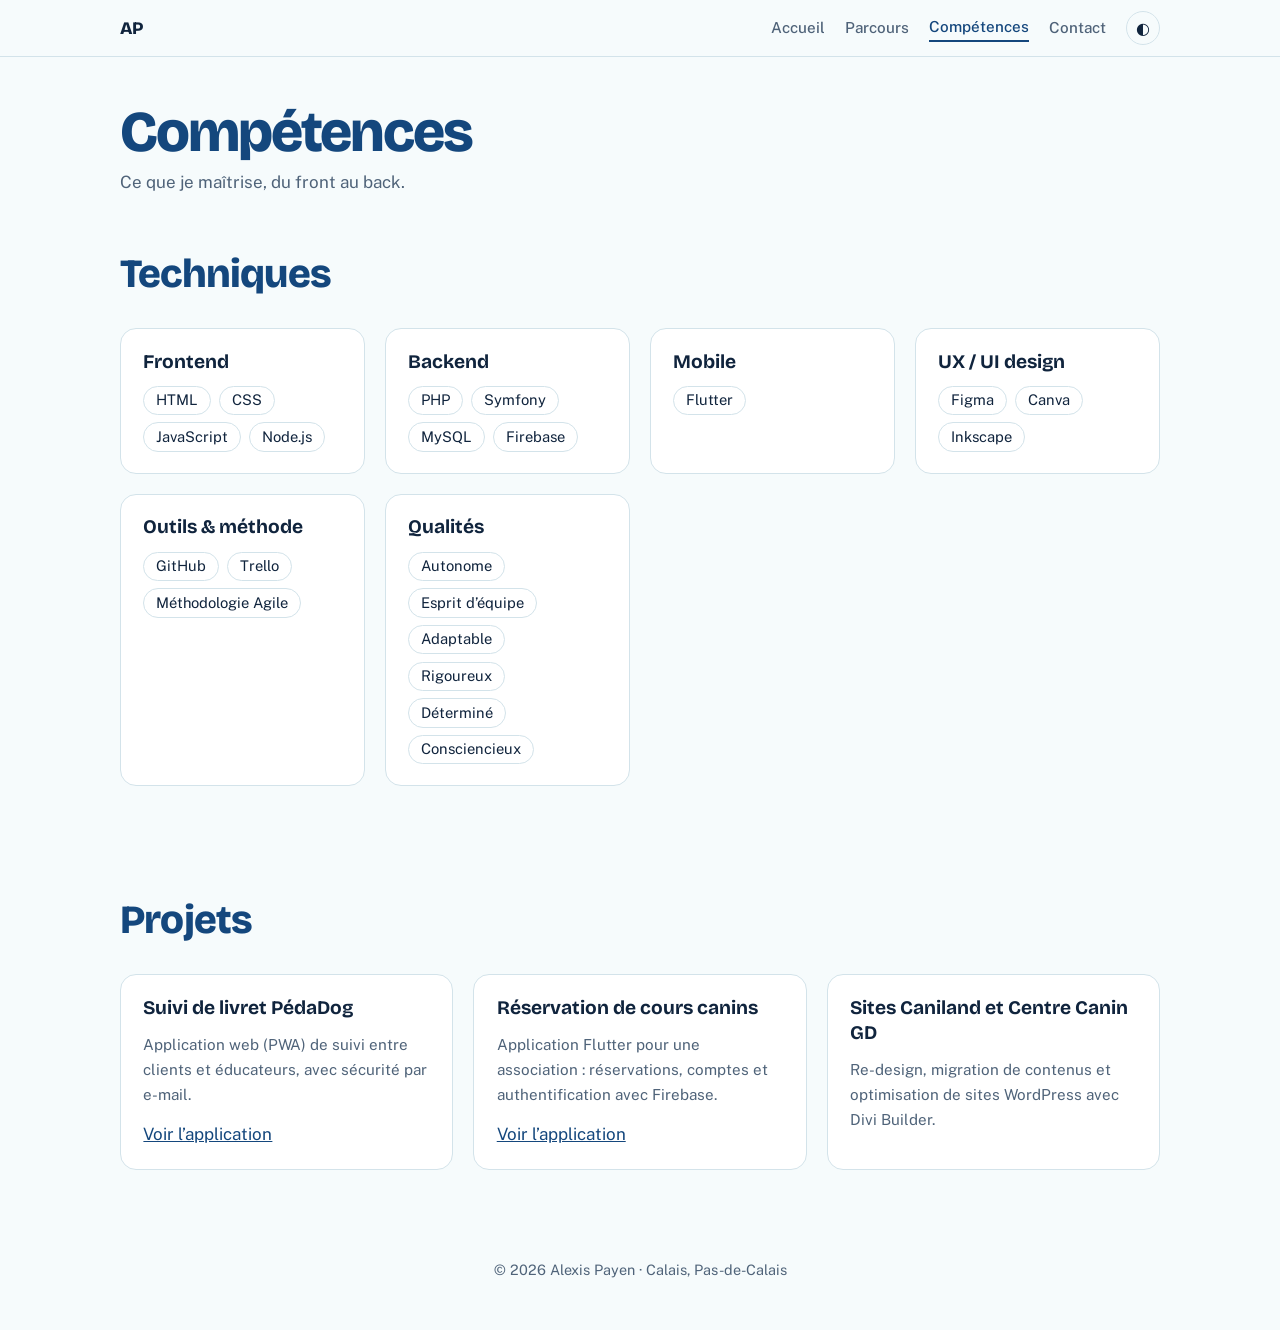
==== competences.html @ 7c250c75 "Réorganisation du projet en dossiers" ====
<!DOCTYPE html>
<html lang="fr">
<head>
<meta charset="utf-8">
<meta name="viewport" content="width=device-width, initial-scale=1">
<title>Compétences – Alexis Payen</title>
<meta name="description" content="Compétences et projets d’Alexis Payen.">
<link rel="icon" href="data:image/svg+xml,<svg xmlns=%22http://www.w3.org/2000/svg%22 viewBox=%220 0 100 100%22><text y=%22.9em%22 font-size=%2290%22>👨‍💻</text></svg>">
<link rel="preconnect" href="https://fonts.googleapis.com">
<link rel="preconnect" href="https://fonts.gstatic.com" crossorigin>
<link href="https://fonts.googleapis.com/css2?family=Bricolage+Grotesque:opsz,wght@12..96,500;12..96,800&family=Public+Sans:wght@400;500;600&display=swap" rel="stylesheet">
<link rel="stylesheet" href="css/style.css">
</head>
<body>
<header class="top"><div class="wrap">
<a class="logo" href="index.html">AP</a>
<nav aria-label="Navigation principale"><a href="index.html">Accueil</a><a href="parcours.html">Parcours</a><a href="competences.html" aria-current="page">Compétences</a><a href="contact.html">Contact</a><button id="theme" type="button" aria-label="Changer de thème">◐</button></nav>
</div></header>
<main>
<div class="page-head"><div class="wrap"><h1>Compétences</h1><p>Ce que je maîtrise, du front au back.</p></div></div><section><div class="wrap"><h2>Techniques</h2><div class="grid">
        <div class="card"><h3>Frontend</h3><div class="chips"><span>HTML</span><span>CSS</span><span>JavaScript</span><span>Node.js</span></div></div>
        <div class="card"><h3>Backend</h3><div class="chips"><span>PHP</span><span>Symfony</span><span>MySQL</span><span>Firebase</span></div></div>
        <div class="card"><h3>Mobile</h3><div class="chips"><span>Flutter</span></div></div>
        <div class="card"><h3>UX / UI design</h3><div class="chips"><span>Figma</span><span>Canva</span><span>Inkscape</span></div></div>
        <div class="card"><h3>Outils &amp; méthode</h3><div class="chips"><span>GitHub</span><span>Trello</span><span>Méthodologie Agile</span></div></div>
        <div class="card"><h3>Qualités</h3><div class="chips"><span>Autonome</span><span>Esprit d’équipe</span><span>Adaptable</span><span>Rigoureux</span><span>Déterminé</span><span>Consciencieux</span></div></div>
      </div>
    </div></section><section><div class="wrap"><h2>Projets</h2><div class="grid">
<div class="card"><h3>Suivi de livret PédaDog</h3><p class="small">Application web (PWA) de suivi entre clients et éducateurs, avec sécurité par e-mail.</p><p style="margin-top:.8rem"><a href="https://e-booking-a7637.web.app/" target="_blank" rel="noopener">Voir l’application</a></p></div>
<div class="card"><h3>Réservation de cours canins</h3><p class="small">Application Flutter pour une association : réservations, comptes et authentification avec Firebase.</p><p style="margin-top:.8rem"><a href="https://pedadog-d5728.web.app/" target="_blank" rel="noopener">Voir l’application</a></p></div>
<div class="card"><h3>Sites Caniland et Centre Canin GD</h3><p class="small">Re-design, migration de contenus et optimisation de sites WordPress avec Divi Builder.</p></div>
</div></div></section>
</main>
<footer><div class="wrap">© <span id="y">2026</span> Alexis Payen · Calais, Pas-de-Calais</div></footer>
<script src="js/script.js"></script>
</body>
</html>
---- css/style.css ----
:root{
  --bg:#f6fbfc; --surface:#ffffff; --ink:#10243d; --muted:#4f6379;
  --brand:#14477d; --accent:#bff3f6; --line:#d3e3ea;
  --head:"Bricolage Grotesque",Georgia,sans-serif;
  --body:"Public Sans",system-ui,-apple-system,Segoe UI,sans-serif;
  color-scheme:light;
}
@media (prefers-color-scheme:dark){
  :root:not([data-theme="light"]){
    --bg:#0b1624; --surface:#112238; --ink:#e8f2f8; --muted:#9bb0c3;
    --brand:#7cc4ff; --accent:#12394f; --line:#233b55; color-scheme:dark;
  }
}
:root[data-theme="dark"]{
  --bg:#0b1624; --surface:#112238; --ink:#e8f2f8; --muted:#9bb0c3;
  --brand:#7cc4ff; --accent:#12394f; --line:#233b55; color-scheme:dark;
}
*{box-sizing:border-box;margin:0}
html{scroll-behavior:smooth;scroll-padding-top:4.5rem}
body{background:var(--bg);color:var(--ink);font:400 1.0625rem/1.65 var(--body);-webkit-font-smoothing:antialiased}
a{color:var(--brand)}
:focus-visible{outline:3px solid var(--brand);outline-offset:3px;border-radius:4px}
.wrap{max-width:68rem;margin:0 auto;padding:0 1.5rem}

/* Navigation */
header.top{position:sticky;top:0;z-index:10;background:color-mix(in srgb,var(--bg) 88%,transparent);backdrop-filter:blur(10px);border-bottom:1px solid var(--line)}
header.top .wrap{display:flex;align-items:center;justify-content:space-between;height:3.5rem;gap:1rem}
.logo{font:800 1.1rem var(--head);text-decoration:none;color:var(--ink)}
nav{display:flex;gap:1.25rem;align-items:center;overflow-x:auto}
nav a{color:var(--muted);text-decoration:none;font-weight:500;font-size:.95rem;white-space:nowrap}
nav a:hover{color:var(--brand)}
#theme{background:none;border:1px solid var(--line);color:var(--ink);border-radius:999px;width:2.1rem;height:2.1rem;cursor:pointer;font-size:1rem}

/* Hero */
.hero{padding:4.5rem 0 3.5rem}
.hero .wrap{display:grid;grid-template-columns:1.5fr 1fr;gap:3rem;align-items:center}
.status{display:inline-flex;align-items:center;gap:.55rem;background:var(--accent);color:var(--ink);padding:.35rem .9rem;border-radius:999px;font-weight:600;font-size:.9rem}
.status i{width:.6rem;height:.6rem;border-radius:50%;background:#1fae6b;display:inline-block;box-shadow:0 0 0 0 #1fae6b88;animation:pulse 2.4s ease-out infinite}
@keyframes pulse{70%{box-shadow:0 0 0 .6rem #1fae6b00}100%{box-shadow:0 0 0 0 #1fae6b00}}
h1{font:800 clamp(3rem,8.5vw,6.2rem)/.95 var(--head);letter-spacing:-.035em;color:var(--brand);margin:1.25rem 0 1rem}
.role{font:500 clamp(1.25rem,2.6vw,1.7rem)/1.3 var(--head);margin-bottom:1.25rem}
.lead{color:var(--muted);max-width:36rem}
.cta{display:flex;flex-wrap:wrap;gap:.75rem;margin-top:2rem}
.btn{display:inline-block;padding:.75rem 1.3rem;border-radius:.6rem;font-weight:600;text-decoration:none;border:2px solid var(--brand)}
.btn.primary{background:var(--brand);color:var(--bg)}
.btn.ghost{color:var(--brand)}
.btn:hover{transform:translateY(-2px);transition:transform .15s}
.portrait{position:relative;justify-self:center;width:min(100%,19rem)}
.portrait::before{content:"";position:absolute;inset:-1rem 1rem 1rem -1rem;background:var(--accent);border-radius:1.8rem;z-index:0}
.portrait .frame{position:relative;z-index:1;aspect-ratio:4/5;border-radius:1.8rem;overflow:hidden;border:4px solid var(--ink);background:var(--surface);display:grid;place-items:center}
.portrait img{width:100%;height:100%;object-fit:cover;display:block}
.portrait .initials{font:800 5rem var(--head);color:var(--brand)}

/* Sections */
section{padding:3.5rem 0}
h2{font:800 clamp(1.8rem,4vw,2.5rem)/1.1 var(--head);letter-spacing:-.02em;margin-bottom:2rem;color:var(--brand)}
h3{font:700 1.2rem/1.3 var(--head)}
.small{color:var(--muted);font-size:.95rem}

/* Frise des expériences : la ligne verticale reprend celle du CV papier */
.timeline{list-style:none;padding:0 0 0 2rem;position:relative}
.timeline::before{content:"";position:absolute;left:.45rem;top:.4rem;bottom:.4rem;width:4px;border-radius:4px;background:var(--brand)}
.timeline li{position:relative;background:var(--surface);border:1px solid var(--line);border-radius:1rem;padding:1.4rem 1.5rem;margin-bottom:1.25rem}
.timeline li::before{content:"";position:absolute;left:-2.05rem;top:1.65rem;width:1rem;height:1rem;border-radius:50%;background:var(--bg);border:4px solid var(--brand)}
.meta{display:flex;flex-wrap:wrap;justify-content:space-between;gap:.25rem 1rem;align-items:baseline}
.date{font-weight:600;font-size:.9rem;border:1px solid var(--brand);color:var(--brand);border-radius:999px;padding:.1rem .8rem;white-space:nowrap}
.timeline p.where{color:var(--muted);margin:.15rem 0 .8rem}
.timeline ul{padding-left:1.2rem}
.timeline li li{all:unset;display:list-item;margin:.2rem 0}
.timeline li li::before{display:none}
.tags{display:flex;flex-wrap:wrap;gap:.5rem;margin-top:1rem}
.tags span{background:var(--accent);padding:.15rem .7rem;border-radius:.4rem;font-size:.85rem;font-weight:500}

/* Compétences */
.grid{display:grid;grid-template-columns:repeat(auto-fit,minmax(15rem,1fr));gap:1.25rem}
.card{background:var(--surface);border:1px solid var(--line);border-radius:1rem;padding:1.3rem 1.4rem}
.card h3{margin-bottom:.7rem}
.chips{display:flex;flex-wrap:wrap;gap:.45rem}
.chips span{border:1px solid var(--line);border-radius:999px;padding:.1rem .75rem;font-size:.92rem}
.split{display:grid;grid-template-columns:1fr 1fr;gap:3rem}

/* Contact */
.contact{background:var(--brand);color:var(--bg);border-radius:1.5rem;padding:3rem 2rem;text-align:center}
.contact h2{color:inherit;margin-bottom:.75rem}
.contact p{max-width:34rem;margin:0 auto 1.75rem;opacity:.9}
.contact .btn{background:var(--bg);color:var(--brand);border-color:var(--bg);margin:.3rem}
.contact .btn.ghost{background:none;color:var(--bg)}
footer{padding:2rem 0 3rem;text-align:center;color:var(--muted);font-size:.9rem}

@media (max-width:760px){
  .hero{padding-top:2.5rem}
  .hero .wrap,.split{grid-template-columns:1fr;gap:2.5rem}
  .portrait{order:-1;width:12rem}
  nav a:not(:last-of-type){display:none}
  nav a:last-of-type{display:inline}
}
@media (prefers-reduced-motion:reduce){*{animation:none!important;transition:none!important}html{scroll-behavior:auto}}

/* --- Site multi-pages --- */
nav a[aria-current="page"]{color:var(--brand);border-bottom:2px solid var(--brand)}
@media (max-width:760px){nav a:not(:last-of-type){display:inline}}
.page-head{padding:3rem 0 0}
.page-head h1{font-size:clamp(2.2rem,6vw,3.6rem);margin:0 0 .5rem}
.page-head p{color:var(--muted);max-width:40rem}
.addr{display:block;font-size:.93rem;color:var(--muted);margin:.1rem 0 .7rem}
.addr:empty{display:none}
.addr a{margin-left:.5rem;font-weight:600;white-space:nowrap}
.banner{background:var(--accent);border-radius:1.2rem;padding:1.6rem 1.8rem;display:grid;grid-template-columns:auto 1fr;gap:1.2rem;align-items:center}
.banner .ico{font-size:2rem}
.banner h3{margin-bottom:.3rem}
.now{background:var(--brand);color:var(--bg);border-radius:999px;padding:.1rem .8rem;font-size:.85rem;font-weight:600}
.link-card{text-decoration:none;color:inherit;display:block}
.link-card:hover{border-color:var(--brand)}
.link-card p{color:var(--muted);margin-top:.4rem}
.link-card .go{display:inline-block;margin-top:.8rem;color:var(--brand);font-weight:600}
dl.info{display:grid;grid-template-columns:max-content 1fr;gap:.6rem 1.5rem}
dl.info dt{font-weight:600}dl.info dd{margin:0}
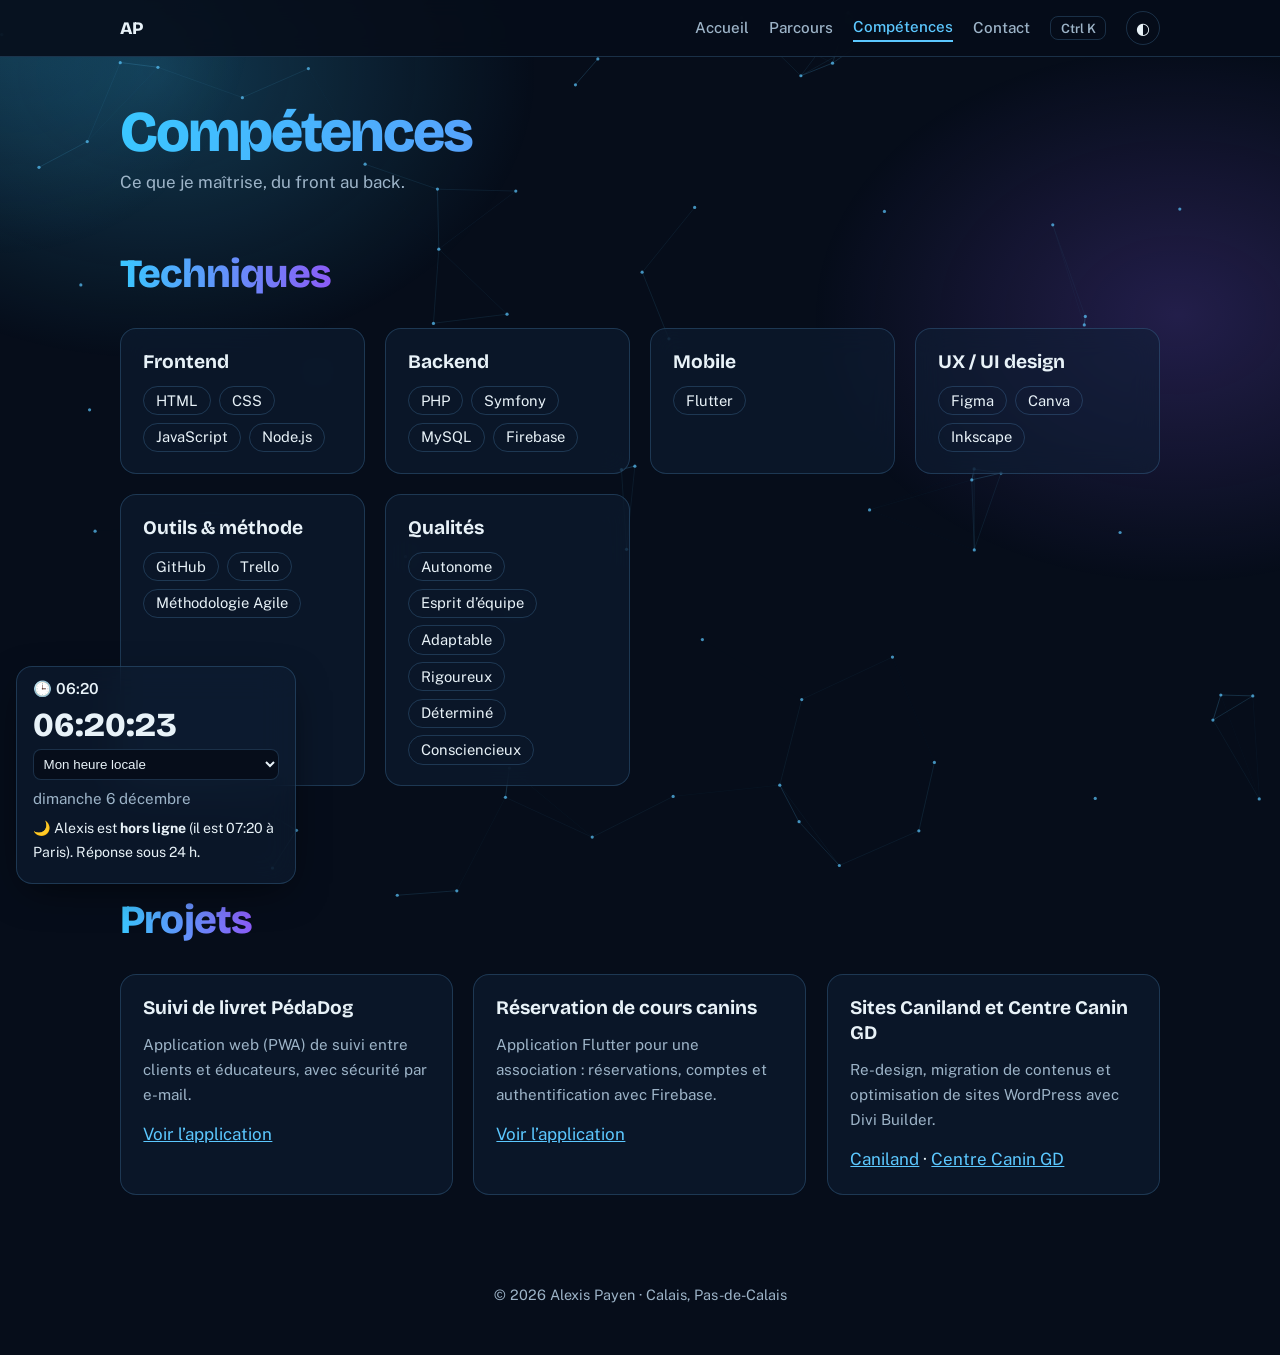
==== commit 04194360: "Nouveau design et fonctionnalités" ====
--- a/competences.html
+++ b/competences.html
@@ -28,7 +28,7 @@
     </div></section><section><div class="wrap"><h2>Projets</h2><div class="grid">
 <div class="card"><h3>Suivi de livret PédaDog</h3><p class="small">Application web (PWA) de suivi entre clients et éducateurs, avec sécurité par e-mail.</p><p style="margin-top:.8rem"><a href="https://e-booking-a7637.web.app/" target="_blank" rel="noopener">Voir l’application</a></p></div>
 <div class="card"><h3>Réservation de cours canins</h3><p class="small">Application Flutter pour une association : réservations, comptes et authentification avec Firebase.</p><p style="margin-top:.8rem"><a href="https://pedadog-d5728.web.app/" target="_blank" rel="noopener">Voir l’application</a></p></div>
-<div class="card"><h3>Sites Caniland et Centre Canin GD</h3><p class="small">Re-design, migration de contenus et optimisation de sites WordPress avec Divi Builder.</p></div>
+<div class="card"><h3>Sites Caniland et Centre Canin GD</h3><p class="small">Re-design, migration de contenus et optimisation de sites WordPress avec Divi Builder.</p><p style="margin-top:.8rem"><a href="https://www.caniland.fr/" target="_blank" rel="noopener">Caniland</a> · <a href="https://www.centre-canin-gd.fr/" target="_blank" rel="noopener">Centre Canin GD</a></p></div>
 </div></div></section>
 </main>
 <footer><div class="wrap">© <span id="y">2026</span> Alexis Payen · Calais, Pas-de-Calais</div></footer>
--- a/css/style.css
+++ b/css/style.css
@@ -114,4 +114,54 @@
 .link-card p{color:var(--muted);margin-top:.4rem}
 .link-card .go{display:inline-block;margin-top:.8rem;color:var(--brand);font-weight:600}
 dl.info{display:grid;grid-template-columns:max-content 1fr;gap:.6rem 1.5rem}
-dl.info dt{font-weight:600}dl.info dd{margin:0}+dl.info dt{font-weight:600}dl.info dd{margin:0}
+
+/* ===== Version "wow" ===== */
+@property --a{syntax:"<angle>";initial-value:0deg;inherits:false}
+:root{--g1:#3ac7ff;--g2:#8b5cf6}
+:root[data-theme="dark"]{--bg:#060d1a;--surface:rgba(16,32,54,.55);--line:rgba(110,190,255,.2);--brand:#5cc8ff;--accent:rgba(92,200,255,.14);--muted:#9db4c8}
+body::before{content:"";position:fixed;inset:0;z-index:-1;background:radial-gradient(40rem 30rem at 12% 8%,color-mix(in srgb,var(--g1) 24%,transparent),transparent 60%),radial-gradient(38rem 28rem at 92% 35%,color-mix(in srgb,var(--g2) 22%,transparent),transparent 60%);animation:drift 16s ease-in-out infinite alternate}
+@keyframes drift{to{transform:translate3d(-3%,4%,0) scale(1.1)}}
+#bg{position:fixed;inset:0;z-index:0;pointer-events:none}
+main,footer{position:relative;z-index:1}
+h1{background:linear-gradient(100deg,var(--g1),var(--g2),var(--g1));background-size:200% auto;-webkit-background-clip:text;background-clip:text;color:transparent;animation:shine 6s linear infinite}
+@keyframes shine{to{background-position:200% center}}
+h2{background:linear-gradient(90deg,var(--g1),var(--g2));-webkit-background-clip:text;background-clip:text;color:transparent;display:inline-block}
+.role::after{content:"|";margin-left:3px;color:var(--g1);animation:blink 1s steps(1) infinite}
+@keyframes blink{50%{opacity:0}}
+.greet{color:var(--muted);font-weight:500;margin-top:1rem}.greet b{color:var(--ink)}
+.card,.timeline li,.banner{background:var(--surface);backdrop-filter:blur(14px)}
+[data-tilt]{transition:transform .15s,border-color .25s,box-shadow .25s;will-change:transform}
+.card:hover,.timeline>li:hover{border-color:var(--g1);box-shadow:0 14px 44px -14px color-mix(in srgb,var(--g1) 60%,transparent)}
+.timeline::before{background:linear-gradient(var(--g1),var(--g2))}
+.timeline li::before{border-color:var(--g1);box-shadow:0 0 14px var(--g1)}
+.btn.primary{background:linear-gradient(100deg,var(--g1),var(--g2));border-color:transparent;color:#04101f}
+.portrait::before{background:linear-gradient(135deg,var(--g1),var(--g2));filter:blur(38px);opacity:.5;inset:-.5rem}
+.portrait .frame{border:0;padding:4px;background:conic-gradient(from var(--a),var(--g1),var(--g2),var(--g1));animation:spin 6s linear infinite}
+.portrait img{border-radius:1.55rem}
+@keyframes spin{to{--a:360deg}}
+.rv{opacity:0;transform:translateY(28px) scale(.97);transition:opacity .7s,transform .7s cubic-bezier(.2,.7,.2,1)}
+.rv.in{opacity:1;transform:none}
+.progress{position:fixed;top:0;left:0;height:3px;width:0;background:linear-gradient(90deg,var(--g1),var(--g2));z-index:60}
+.glow{position:fixed;top:0;left:0;width:32rem;height:32rem;margin:-16rem 0 0 -16rem;border-radius:50%;background:radial-gradient(closest-side,color-mix(in srgb,var(--g1) 16%,transparent),transparent);pointer-events:none;z-index:0}
+.marq{overflow:hidden;border-block:1px solid var(--line);padding:.9rem 0;margin:1rem 0;-webkit-mask-image:linear-gradient(90deg,transparent,#000 10%,#000 90%,transparent);mask-image:linear-gradient(90deg,transparent,#000 10%,#000 90%,transparent)}
+.marq div{display:flex;width:max-content;animation:mq 32s linear infinite;font:800 1.4rem var(--head)}
+.marq span{margin-right:2.5rem;opacity:.8;white-space:nowrap}
+@keyframes mq{to{transform:translateX(-50%)}}
+.stats{display:grid;grid-template-columns:repeat(auto-fit,minmax(10rem,1fr));gap:1rem;text-align:center}
+.stats b{display:block;font:800 clamp(2.4rem,5vw,3.4rem)/1.1 var(--head);background:linear-gradient(var(--g1),var(--g2));-webkit-background-clip:text;background-clip:text;color:transparent}
+.live{position:fixed;left:1rem;bottom:1rem;z-index:40;width:17.5rem;background:var(--surface);backdrop-filter:blur(16px);border:1px solid var(--line);border-radius:1rem;padding:.8rem 1rem;font-size:.88rem;box-shadow:0 12px 40px -12px #000a}
+.live p{margin:.4rem 0 0}
+.live .pill{background:none;border:0;color:var(--ink);font:600 .95rem var(--body);cursor:pointer;padding:0;display:block;width:100%;text-align:left}
+.live .t{font:800 2.1rem var(--head);font-variant-numeric:tabular-nums;margin-top:.4rem}
+.live select{width:100%;margin-top:.3rem;background:var(--bg);color:var(--ink);border:1px solid var(--line);border-radius:.5rem;padding:.35rem}
+.live.min{width:auto;padding:.5rem .9rem;border-radius:999px}.live.min .body{display:none}
+.kbtn{background:none;border:1px solid var(--line);color:var(--muted);border-radius:.5rem;padding:.2rem .6rem;cursor:pointer;font:600 .8rem var(--body);white-space:nowrap}
+.pal{position:fixed;inset:0;z-index:100;background:#000a;backdrop-filter:blur(6px);display:none;align-items:flex-start;justify-content:center;padding-top:15vh}
+.pal.open{display:flex}
+.pal>div{width:min(32rem,92vw);background:var(--bg);border:1px solid var(--line);border-radius:1rem;overflow:hidden}
+.pal input{width:100%;padding:1rem 1.2rem;background:none;border:0;border-bottom:1px solid var(--line);color:var(--ink);font:inherit;outline:0}
+.pal ul{padding:0;margin:0;max-height:50vh;overflow:auto}.pal li{list-style:none;padding:.7rem 1.2rem;cursor:pointer}.pal li.on{background:var(--accent);color:var(--brand)}
+.toast{position:fixed;left:50%;bottom:2rem;transform:translate(-50%,2rem);opacity:0;background:var(--brand);color:#04101f;padding:.6rem 1.2rem;border-radius:999px;font-weight:600;transition:.3s;z-index:120}
+.toast.on{opacity:1;transform:translate(-50%,0)}
+@media (max-width:760px){.kbtn{display:none}.live{width:calc(100% - 2rem)}.live.min{width:auto}}
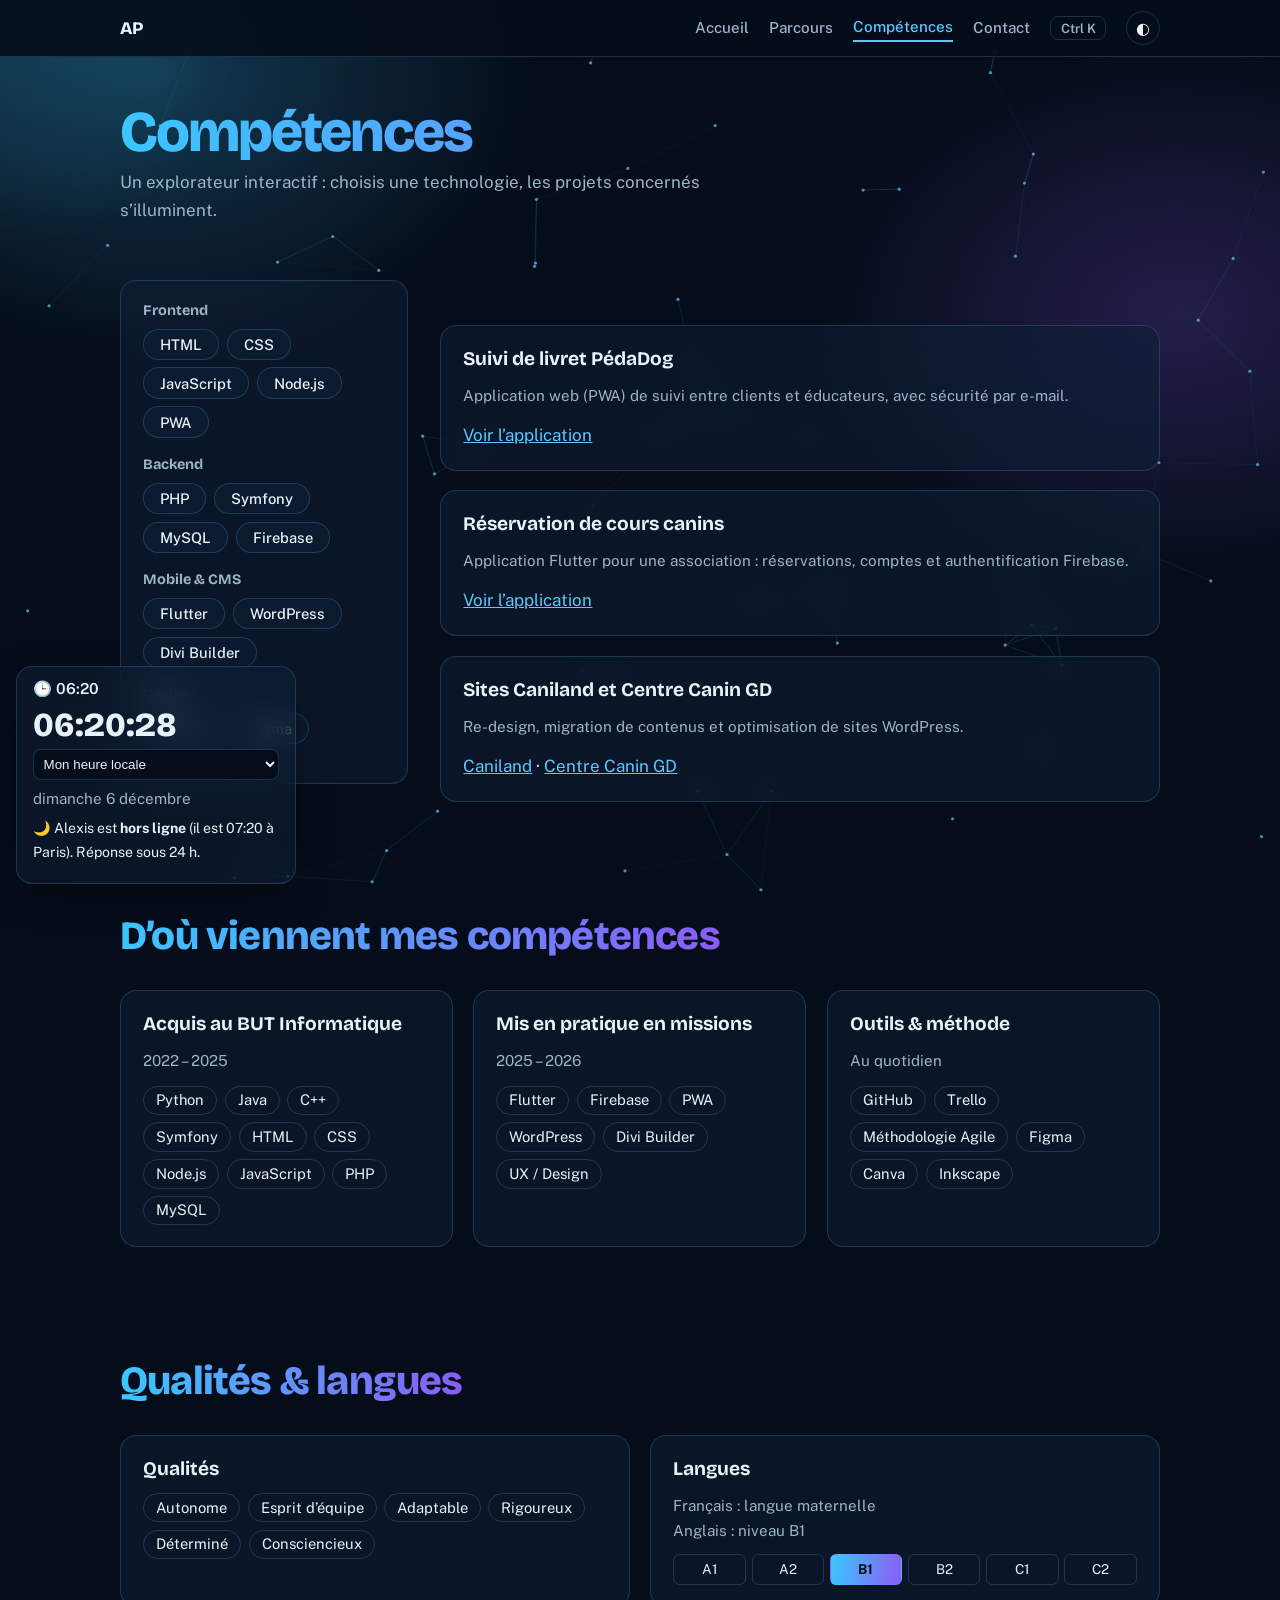
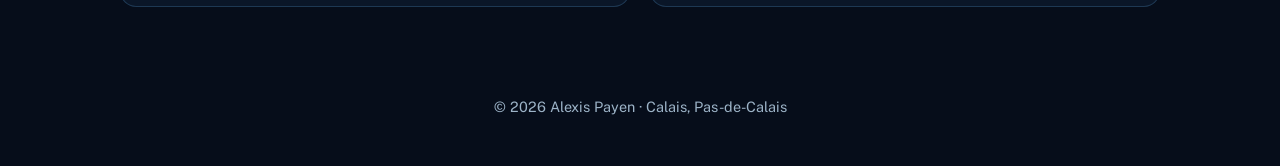
==== commit 923faac3: "Nouvelles pages Parcours et Compétences" ====
--- a/competences.html
+++ b/competences.html
@@ -17,21 +17,18 @@
 <nav aria-label="Navigation principale"><a href="index.html">Accueil</a><a href="parcours.html">Parcours</a><a href="competences.html" aria-current="page">Compétences</a><a href="contact.html">Contact</a><button id="theme" type="button" aria-label="Changer de thème">◐</button></nav>
 </div></header>
 <main>
-<div class="page-head"><div class="wrap"><h1>Compétences</h1><p>Ce que je maîtrise, du front au back.</p></div></div><section><div class="wrap"><h2>Techniques</h2><div class="grid">
-        <div class="card"><h3>Frontend</h3><div class="chips"><span>HTML</span><span>CSS</span><span>JavaScript</span><span>Node.js</span></div></div>
-        <div class="card"><h3>Backend</h3><div class="chips"><span>PHP</span><span>Symfony</span><span>MySQL</span><span>Firebase</span></div></div>
-        <div class="card"><h3>Mobile</h3><div class="chips"><span>Flutter</span></div></div>
-        <div class="card"><h3>UX / UI design</h3><div class="chips"><span>Figma</span><span>Canva</span><span>Inkscape</span></div></div>
-        <div class="card"><h3>Outils &amp; méthode</h3><div class="chips"><span>GitHub</span><span>Trello</span><span>Méthodologie Agile</span></div></div>
-        <div class="card"><h3>Qualités</h3><div class="chips"><span>Autonome</span><span>Esprit d’équipe</span><span>Adaptable</span><span>Rigoureux</span><span>Déterminé</span><span>Consciencieux</span></div></div>
-      </div>
-    </div></section><section><div class="wrap"><h2>Projets</h2><div class="grid">
-<div class="card"><h3>Suivi de livret PédaDog</h3><p class="small">Application web (PWA) de suivi entre clients et éducateurs, avec sécurité par e-mail.</p><p style="margin-top:.8rem"><a href="https://e-booking-a7637.web.app/" target="_blank" rel="noopener">Voir l’application</a></p></div>
-<div class="card"><h3>Réservation de cours canins</h3><p class="small">Application Flutter pour une association : réservations, comptes et authentification avec Firebase.</p><p style="margin-top:.8rem"><a href="https://pedadog-d5728.web.app/" target="_blank" rel="noopener">Voir l’application</a></p></div>
-<div class="card"><h3>Sites Caniland et Centre Canin GD</h3><p class="small">Re-design, migration de contenus et optimisation de sites WordPress avec Divi Builder.</p><p style="margin-top:.8rem"><a href="https://www.caniland.fr/" target="_blank" rel="noopener">Caniland</a> · <a href="https://www.centre-canin-gd.fr/" target="_blank" rel="noopener">Centre Canin GD</a></p></div>
-</div></div></section>
+<div class="page-head"><div class="wrap"><h1>Compétences</h1><p>Un explorateur interactif : choisis une technologie, les projets concernés s’illuminent.</p></div></div>
+<section><div class="wrap"><div class="xp"><aside class="card"><div class="sk-g"><h3>Frontend</h3><div><button type="button" class="sk" data-s="HTML">HTML</button><button type="button" class="sk" data-s="CSS">CSS</button><button type="button" class="sk" data-s="JavaScript">JavaScript</button><button type="button" class="sk" data-s="NodeJs">Node.js</button><button type="button" class="sk" data-s="PWA">PWA</button></div></div><div class="sk-g"><h3>Backend</h3><div><button type="button" class="sk" data-s="PHP">PHP</button><button type="button" class="sk" data-s="Symfony">Symfony</button><button type="button" class="sk" data-s="MySQL">MySQL</button><button type="button" class="sk" data-s="Firebase">Firebase</button></div></div><div class="sk-g"><h3>Mobile &amp; CMS</h3><div><button type="button" class="sk" data-s="Flutter">Flutter</button><button type="button" class="sk" data-s="WordPress">WordPress</button><button type="button" class="sk" data-s="Divi">Divi Builder</button></div></div><div class="sk-g"><h3>Design</h3><div><button type="button" class="sk" data-s="UX">UX / UI</button><button type="button" class="sk" data-s="Figma">Figma</button></div></div></aside><div><p class="res" aria-live="polite"></p><div class="projs"><div class="card proj" data-t="Firebase PWA HTML CSS JavaScript UX"><h3>Suivi de livret PédaDog</h3><p class="small">Application web (PWA) de suivi entre clients et éducateurs, avec sécurité par e-mail.</p><p style="margin-top:.8rem"><a href="https://e-booking-a7637.web.app/" target="_blank" rel="noopener">Voir l’application</a></p></div><div class="card proj" data-t="Flutter Firebase UX"><h3>Réservation de cours canins</h3><p class="small">Application Flutter pour une association : réservations, comptes et authentification Firebase.</p><p style="margin-top:.8rem"><a href="https://pedadog-d5728.web.app/" target="_blank" rel="noopener">Voir l’application</a></p></div><div class="card proj" data-t="WordPress Divi"><h3>Sites Caniland et Centre Canin GD</h3><p class="small">Re-design, migration de contenus et optimisation de sites WordPress.</p><p style="margin-top:.8rem"><a href="https://www.caniland.fr/" target="_blank" rel="noopener">Caniland</a> · <a href="https://www.centre-canin-gd.fr/" target="_blank" rel="noopener">Centre Canin GD</a></p></div></div></div></div></div></section>
+<section><div class="wrap"><h2>D’où viennent mes compétences</h2><div class="bento">
+<div class="card"><h3>Acquis au BUT Informatique</h3><p class="small" style="margin:.3rem 0 .8rem">2022 – 2025</p><div class="chips"><span>Python</span><span>Java</span><span>C++</span><span>Symfony</span><span>HTML</span><span>CSS</span><span>Node.js</span><span>JavaScript</span><span>PHP</span><span>MySQL</span></div></div>
+<div class="card"><h3>Mis en pratique en missions</h3><p class="small" style="margin:.3rem 0 .8rem">2025 – 2026</p><div class="chips"><span>Flutter</span><span>Firebase</span><span>PWA</span><span>WordPress</span><span>Divi Builder</span><span>UX / Design</span></div></div>
+<div class="card"><h3>Outils &amp; méthode</h3><p class="small" style="margin:.3rem 0 .8rem">Au quotidien</p><div class="chips"><span>GitHub</span><span>Trello</span><span>Méthodologie Agile</span><span>Figma</span><span>Canva</span><span>Inkscape</span></div></div></div></div></section>
+<section><div class="wrap"><h2>Qualités &amp; langues</h2><div class="bento">
+<div class="card"><h3>Qualités</h3><div style="margin-top:.7rem"><div class="chips"><span>Autonome</span><span>Esprit d’équipe</span><span>Adaptable</span><span>Rigoureux</span><span>Déterminé</span><span>Consciencieux</span></div></div></div>
+<div class="card"><h3>Langues</h3><p class="small" style="margin-top:.4rem">Français : langue maternelle</p><p class="small">Anglais : niveau B1</p><div class="cefr" aria-label="Échelle CECRL, niveau B1"><span>A1</span><span>A2</span><span class="me">B1</span><span>B2</span><span>C1</span><span>C2</span></div></div></div></div></section>
 </main>
 <footer><div class="wrap">© <span id="y">2026</span> Alexis Payen · Calais, Pas-de-Calais</div></footer>
 <script src="js/script.js"></script>
+<script src="js/pages.js"></script>
 </body>
 </html>
--- a/css/style.css
+++ b/css/style.css
@@ -164,4 +164,34 @@
 .pal ul{padding:0;margin:0;max-height:50vh;overflow:auto}.pal li{list-style:none;padding:.7rem 1.2rem;cursor:pointer}.pal li.on{background:var(--accent);color:var(--brand)}
 .toast{position:fixed;left:50%;bottom:2rem;transform:translate(-50%,2rem);opacity:0;background:var(--brand);color:#04101f;padding:.6rem 1.2rem;border-radius:999px;font-weight:600;transition:.3s;z-index:120}
 .toast.on{opacity:1;transform:translate(-50%,0)}
-@media (max-width:760px){.kbtn{display:none}.live{width:calc(100% - 2rem)}.live.min{width:auto}}+@media (max-width:760px){.kbtn{display:none}.live{width:calc(100% - 2rem)}.live.min{width:auto}}
+
+/* ===== Parcours : frise en zigzag filtrable ===== */
+.filters{display:flex;flex-wrap:wrap;gap:.5rem;margin-top:1.5rem}
+.fbtn,.sk{background:var(--surface);color:var(--ink);border:1px solid var(--line);border-radius:999px;padding:.4rem 1rem;font:500 .92rem var(--body);cursor:pointer;transition:.2s}
+.fbtn:hover,.sk:hover{border-color:var(--g1)}
+.fbtn.on,.sk.on{background:linear-gradient(100deg,var(--g1),var(--g2));color:#04101f;border-color:transparent;font-weight:600}
+.zig{list-style:none;padding:0;margin:0;position:relative}
+.zig::before{content:"";position:absolute;left:50%;top:0;bottom:0;width:4px;margin-left:-2px;border-radius:4px;background:linear-gradient(var(--g1),var(--g2))}
+.zi{position:relative;width:50%;padding:0 2.5rem 2rem 0}
+.zi.r{margin-left:50%;padding:0 0 2rem 2.5rem}
+.zi::after{content:"";position:absolute;top:1.7rem;right:-.55rem;width:1.1rem;height:1.1rem;border-radius:50%;background:var(--bg);border:4px solid var(--g1);box-shadow:0 0 14px var(--g1)}
+.zi.r::after{right:auto;left:-.55rem}
+.zi[hidden]{display:none}
+.zi details{margin-top:.7rem}.zi summary{cursor:pointer;color:var(--brand);font-weight:600}
+.zi ul{padding-left:1.2rem;margin:.5rem 0 0}
+.zi .where{margin:.2rem 0 .5rem}
+/* ===== Compétences : explorateur ===== */
+.xp{display:grid;grid-template-columns:18rem 1fr;gap:2rem;align-items:start}
+.xp aside{position:sticky;top:5rem}
+.sk-g{margin-bottom:1.1rem}.sk-g h3{font-size:.9rem;color:var(--muted);margin-bottom:.5rem}
+.sk-g div{display:flex;flex-wrap:wrap;gap:.45rem}
+.projs{display:grid;gap:1.25rem}
+.proj{transition:opacity .3s,filter .3s}.proj.dim{opacity:.25;filter:grayscale(1)}
+.res{color:var(--brand);font-weight:600;margin-bottom:1rem;min-height:1.7em}
+.bento{display:grid;grid-template-columns:repeat(auto-fit,minmax(16rem,1fr));gap:1.25rem}
+.cefr{display:flex;gap:.35rem;margin-top:.7rem}
+.cefr span{flex:1;text-align:center;border:1px solid var(--line);border-radius:.4rem;padding:.2rem;font-size:.85rem}
+.cefr .me{background:linear-gradient(100deg,var(--g1),var(--g2));color:#04101f;font-weight:700;border-color:transparent}
+@media (max-width:860px){.xp{grid-template-columns:1fr}.xp aside{position:static}}
+@media (max-width:760px){.zig::before{left:.5rem}.zi,.zi.r{width:100%;margin-left:0;padding:0 0 1.5rem 2.2rem}.zi::after,.zi.r::after{left:-.05rem;right:auto}}
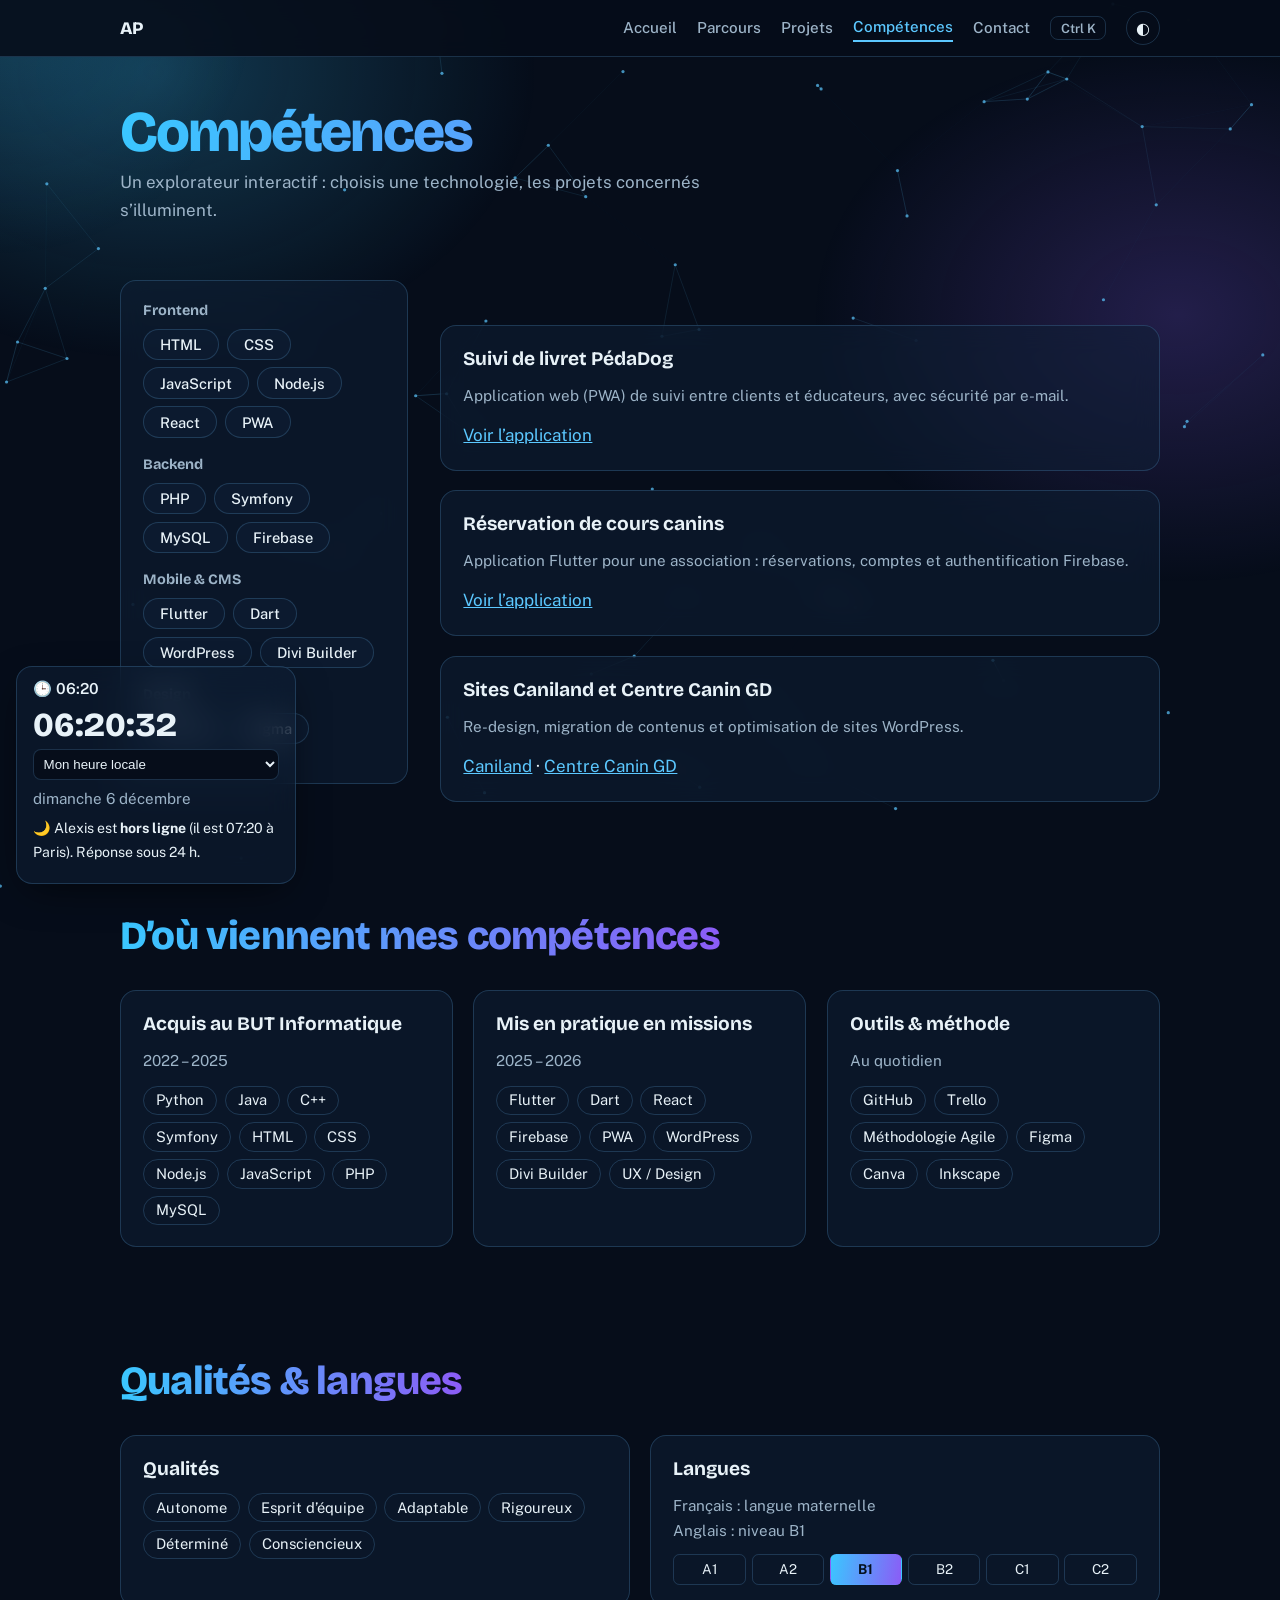
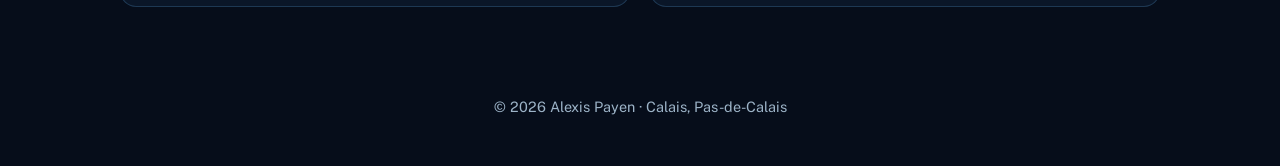
==== commit c5b12634: "Page contact compacte et corrections" ====
--- a/competences.html
+++ b/competences.html
@@ -5,6 +5,7 @@
 <meta name="viewport" content="width=device-width, initial-scale=1">
 <title>Compétences – Alexis Payen</title>
 <meta name="description" content="Compétences et projets d’Alexis Payen.">
+<meta property="og:type" content="website"><meta property="og:title" content="Compétences – Alexis Payen"><meta property="og:description" content="Compétences et projets d’Alexis Payen."><meta property="og:url" content="https://alexispayen.github.io/E-cv/competences.html"><meta property="og:image" content="https://alexispayen.github.io/E-cv/assets/og-image.png"><meta name="twitter:card" content="summary_large_image">
 <link rel="icon" href="data:image/svg+xml,<svg xmlns=%22http://www.w3.org/2000/svg%22 viewBox=%220 0 100 100%22><text y=%22.9em%22 font-size=%2290%22>👨‍💻</text></svg>">
 <link rel="preconnect" href="https://fonts.googleapis.com">
 <link rel="preconnect" href="https://fonts.gstatic.com" crossorigin>
@@ -14,14 +15,14 @@
 <body>
 <header class="top"><div class="wrap">
 <a class="logo" href="index.html">AP</a>
-<nav aria-label="Navigation principale"><a href="index.html">Accueil</a><a href="parcours.html">Parcours</a><a href="competences.html" aria-current="page">Compétences</a><a href="contact.html">Contact</a><button id="theme" type="button" aria-label="Changer de thème">◐</button></nav>
+<nav aria-label="Navigation principale"><a href="index.html">Accueil</a><a href="parcours.html">Parcours</a><a href="projets.html">Projets</a><a href="competences.html" aria-current="page">Compétences</a><a href="contact.html">Contact</a><button id="theme" type="button" aria-label="Changer de thème">◐</button></nav>
 </div></header>
 <main>
 <div class="page-head"><div class="wrap"><h1>Compétences</h1><p>Un explorateur interactif : choisis une technologie, les projets concernés s’illuminent.</p></div></div>
-<section><div class="wrap"><div class="xp"><aside class="card"><div class="sk-g"><h3>Frontend</h3><div><button type="button" class="sk" data-s="HTML">HTML</button><button type="button" class="sk" data-s="CSS">CSS</button><button type="button" class="sk" data-s="JavaScript">JavaScript</button><button type="button" class="sk" data-s="NodeJs">Node.js</button><button type="button" class="sk" data-s="PWA">PWA</button></div></div><div class="sk-g"><h3>Backend</h3><div><button type="button" class="sk" data-s="PHP">PHP</button><button type="button" class="sk" data-s="Symfony">Symfony</button><button type="button" class="sk" data-s="MySQL">MySQL</button><button type="button" class="sk" data-s="Firebase">Firebase</button></div></div><div class="sk-g"><h3>Mobile &amp; CMS</h3><div><button type="button" class="sk" data-s="Flutter">Flutter</button><button type="button" class="sk" data-s="WordPress">WordPress</button><button type="button" class="sk" data-s="Divi">Divi Builder</button></div></div><div class="sk-g"><h3>Design</h3><div><button type="button" class="sk" data-s="UX">UX / UI</button><button type="button" class="sk" data-s="Figma">Figma</button></div></div></aside><div><p class="res" aria-live="polite"></p><div class="projs"><div class="card proj" data-t="Firebase PWA HTML CSS JavaScript UX"><h3>Suivi de livret PédaDog</h3><p class="small">Application web (PWA) de suivi entre clients et éducateurs, avec sécurité par e-mail.</p><p style="margin-top:.8rem"><a href="https://e-booking-a7637.web.app/" target="_blank" rel="noopener">Voir l’application</a></p></div><div class="card proj" data-t="Flutter Firebase UX"><h3>Réservation de cours canins</h3><p class="small">Application Flutter pour une association : réservations, comptes et authentification Firebase.</p><p style="margin-top:.8rem"><a href="https://pedadog-d5728.web.app/" target="_blank" rel="noopener">Voir l’application</a></p></div><div class="card proj" data-t="WordPress Divi"><h3>Sites Caniland et Centre Canin GD</h3><p class="small">Re-design, migration de contenus et optimisation de sites WordPress.</p><p style="margin-top:.8rem"><a href="https://www.caniland.fr/" target="_blank" rel="noopener">Caniland</a> · <a href="https://www.centre-canin-gd.fr/" target="_blank" rel="noopener">Centre Canin GD</a></p></div></div></div></div></div></section>
+<section><div class="wrap"><div class="xp"><aside class="card"><div class="sk-g"><h3>Frontend</h3><div><button type="button" class="sk" data-s="HTML">HTML</button><button type="button" class="sk" data-s="CSS">CSS</button><button type="button" class="sk" data-s="JavaScript">JavaScript</button><button type="button" class="sk" data-s="NodeJs">Node.js</button><button type="button" class="sk" data-s="React">React</button><button type="button" class="sk" data-s="PWA">PWA</button></div></div><div class="sk-g"><h3>Backend</h3><div><button type="button" class="sk" data-s="PHP">PHP</button><button type="button" class="sk" data-s="Symfony">Symfony</button><button type="button" class="sk" data-s="MySQL">MySQL</button><button type="button" class="sk" data-s="Firebase">Firebase</button></div></div><div class="sk-g"><h3>Mobile &amp; CMS</h3><div><button type="button" class="sk" data-s="Flutter">Flutter</button><button type="button" class="sk" data-s="Dart">Dart</button><button type="button" class="sk" data-s="WordPress">WordPress</button><button type="button" class="sk" data-s="Divi">Divi Builder</button></div></div><div class="sk-g"><h3>Design</h3><div><button type="button" class="sk" data-s="UX">UX / UI</button><button type="button" class="sk" data-s="Figma">Figma</button></div></div></aside><div><p class="res" aria-live="polite"></p><div class="projs"><div class="card proj" data-t="Firebase PWA HTML CSS JavaScript UX React"><h3>Suivi de livret PédaDog</h3><p class="small">Application web (PWA) de suivi entre clients et éducateurs, avec sécurité par e-mail.</p><p style="margin-top:.8rem"><a href="https://e-booking-a7637.web.app/" target="_blank" rel="noopener">Voir l’application</a></p></div><div class="card proj" data-t="Flutter Dart Firebase UX"><h3>Réservation de cours canins</h3><p class="small">Application Flutter pour une association : réservations, comptes et authentification Firebase.</p><p style="margin-top:.8rem"><a href="https://pedadog-d5728.web.app/" target="_blank" rel="noopener">Voir l’application</a></p></div><div class="card proj" data-t="WordPress Divi"><h3>Sites Caniland et Centre Canin GD</h3><p class="small">Re-design, migration de contenus et optimisation de sites WordPress.</p><p style="margin-top:.8rem"><a href="https://www.caniland.fr/" target="_blank" rel="noopener">Caniland</a> · <a href="https://www.centre-canin-gd.fr/" target="_blank" rel="noopener">Centre Canin GD</a></p></div></div></div></div></div></section>
 <section><div class="wrap"><h2>D’où viennent mes compétences</h2><div class="bento">
 <div class="card"><h3>Acquis au BUT Informatique</h3><p class="small" style="margin:.3rem 0 .8rem">2022 – 2025</p><div class="chips"><span>Python</span><span>Java</span><span>C++</span><span>Symfony</span><span>HTML</span><span>CSS</span><span>Node.js</span><span>JavaScript</span><span>PHP</span><span>MySQL</span></div></div>
-<div class="card"><h3>Mis en pratique en missions</h3><p class="small" style="margin:.3rem 0 .8rem">2025 – 2026</p><div class="chips"><span>Flutter</span><span>Firebase</span><span>PWA</span><span>WordPress</span><span>Divi Builder</span><span>UX / Design</span></div></div>
+<div class="card"><h3>Mis en pratique en missions</h3><p class="small" style="margin:.3rem 0 .8rem">2025 – 2026</p><div class="chips"><span>Flutter</span><span>Dart</span><span>React</span><span>Firebase</span><span>PWA</span><span>WordPress</span><span>Divi Builder</span><span>UX / Design</span></div></div>
 <div class="card"><h3>Outils &amp; méthode</h3><p class="small" style="margin:.3rem 0 .8rem">Au quotidien</p><div class="chips"><span>GitHub</span><span>Trello</span><span>Méthodologie Agile</span><span>Figma</span><span>Canva</span><span>Inkscape</span></div></div></div></div></section>
 <section><div class="wrap"><h2>Qualités &amp; langues</h2><div class="bento">
 <div class="card"><h3>Qualités</h3><div style="margin-top:.7rem"><div class="chips"><span>Autonome</span><span>Esprit d’équipe</span><span>Adaptable</span><span>Rigoureux</span><span>Déterminé</span><span>Consciencieux</span></div></div></div>
--- a/css/style.css
+++ b/css/style.css
@@ -194,4 +194,72 @@
 .cefr span{flex:1;text-align:center;border:1px solid var(--line);border-radius:.4rem;padding:.2rem;font-size:.85rem}
 .cefr .me{background:linear-gradient(100deg,var(--g1),var(--g2));color:#04101f;font-weight:700;border-color:transparent}
 @media (max-width:860px){.xp{grid-template-columns:1fr}.xp aside{position:static}}
-@media (max-width:760px){.zig::before{left:.5rem}.zi,.zi.r{width:100%;margin-left:0;padding:0 0 1.5rem 2.2rem}.zi::after,.zi.r::after{left:-.05rem;right:auto}}+@media (max-width:760px){.zig::before{left:.5rem}.zi,.zi.r{width:100%;margin-left:0;padding:0 0 1.5rem 2.2rem}.zi::after,.zi.r::after{left:-.05rem;right:auto}}
+
+.stats .link-card{text-decoration:none;color:inherit}
+.stats .lbl{display:block;font-size:1.05rem;margin:.1rem 0 .25rem}
+.stats .small{display:block;line-height:1.4}
+
+/* ===== Page contact ===== */
+.decor{position:absolute;inset:0;overflow:hidden;pointer-events:none;z-index:-1}
+.decor .orb{position:absolute;border-radius:50%;filter:blur(70px);opacity:.45;animation:float 14s ease-in-out infinite alternate}
+.o1{width:26rem;height:26rem;left:-8rem;top:2rem;background:var(--g1)}
+.o2{width:24rem;height:24rem;right:-6rem;top:22rem;background:var(--g2);animation-delay:-5s}
+.o3{width:20rem;height:20rem;left:38%;bottom:8rem;background:color-mix(in srgb,var(--g1) 55%,var(--g2));animation-delay:-9s}
+[data-theme="light"] .decor .orb{opacity:.2}
+@keyframes float{to{transform:translate3d(3rem,-2.5rem,0) scale(1.15)}}
+.decor .floor{position:absolute;left:-20%;right:-20%;bottom:-6rem;height:30rem;background-image:linear-gradient(var(--line) 1px,transparent 1px),linear-gradient(90deg,var(--line) 1px,transparent 1px);background-size:56px 56px;transform:perspective(420px) rotateX(62deg);-webkit-mask-image:linear-gradient(transparent,#000 60%);mask-image:linear-gradient(transparent,#000 60%);animation:grid 4s linear infinite}
+@keyframes grid{to{background-position:0 56px}}
+.decor .ring{position:absolute;border:1px dashed var(--line);border-radius:50%;animation:rot 60s linear infinite}
+.r1{width:42rem;height:42rem;right:-14rem;top:-8rem}.r2{width:30rem;height:30rem;right:-8rem;top:-2rem;animation-direction:reverse;animation-duration:40s}
+@keyframes rot{to{transform:rotate(360deg)}}
+.decor .fl{position:absolute;left:var(--x);top:var(--y);font:800 1.6rem var(--head);color:var(--g1);opacity:.35;animation:bob var(--d,7s) ease-in-out infinite alternate}
+@keyframes bob{to{transform:translateY(-1.6rem) rotate(10deg)}}
+@keyframes up{to{transform:translateY(-12px)}}
+.cgrid{display:grid;grid-template-columns:1.2fr 1fr;gap:3rem;align-items:center;padding-top:3.5rem;padding-bottom:2rem}
+.cgrid h1{font-size:clamp(2.6rem,6vw,4.6rem);margin:1.1rem 0}
+.art{position:relative;width:100%;max-width:26rem;justify-self:center}
+.art svg{width:100%;height:auto;filter:drop-shadow(0 20px 40px color-mix(in srgb,var(--g1) 35%,transparent))}
+.art .env{animation:up 3.5s ease-in-out infinite alternate}
+.art .av{position:absolute;left:-1rem;bottom:.5rem;display:flex;gap:.7rem;align-items:center;background:var(--surface);backdrop-filter:blur(12px);border:1px solid var(--line);border-radius:999px;padding:.4rem 1.1rem .4rem .4rem;font-size:.85rem;line-height:1.3}
+.art .av img{width:2.8rem;height:2.8rem;border-radius:50%;object-fit:cover}
+.cbento{display:grid;grid-template-columns:repeat(auto-fit,minmax(17rem,1fr));gap:1.25rem}
+.cc .ic{width:3rem;height:3rem;border-radius:.9rem;display:grid;place-items:center;font-size:1.4rem;background:linear-gradient(135deg,var(--g1),var(--g2));margin-bottom:.9rem}
+.cc .lb{font-size:.8rem;text-transform:uppercase;letter-spacing:.08em;color:var(--muted)}
+.cc .v{font:700 1.1rem var(--head);overflow-wrap:anywhere;margin-top:.15rem}
+.cc .acts{display:flex;gap:.5rem;margin-top:1rem;flex-wrap:wrap}
+.mini{padding:.4rem .9rem;border-radius:.5rem;border:1px solid var(--line);background:none;color:var(--brand);font:600 .85rem var(--body);cursor:pointer;text-decoration:none}
+.mini:hover{border-color:var(--g1)}
+.panel{background:var(--surface);backdrop-filter:blur(14px);border:1px solid var(--line);border-radius:1.1rem;padding:1.6rem}
+.cform{display:grid;grid-template-columns:1fr 1.5fr;gap:1.5rem;align-items:start}
+.prof{text-align:center}.prof img{width:8rem;height:8rem;border-radius:50%;object-fit:cover;border:3px solid var(--g1);box-shadow:0 0 30px color-mix(in srgb,var(--g1) 50%,transparent)}
+.prof h3{margin-top:1rem}.prof p{color:var(--muted);margin:.3rem 0 1rem}
+.cform label{display:block;font-weight:600;font-size:.9rem;margin:.9rem 0 .3rem}
+.cform label:first-child{margin-top:0}
+.cform input,.cform select,.cform textarea{width:100%;background:color-mix(in srgb,var(--bg) 70%,transparent);color:var(--ink);border:1px solid var(--line);border-radius:.6rem;padding:.7rem .9rem;font:inherit}
+.cform input:focus,.cform select:focus,.cform textarea:focus{border-color:var(--g1)}
+.cform textarea{min-height:9rem;resize:vertical}
+.cform .row{display:grid;grid-template-columns:1fr 1fr;gap:1rem}
+.cform button.btn{margin-top:1.2rem;cursor:pointer;font:600 1rem var(--body)}
+.cform .note{font-size:.82rem;color:var(--muted);margin-top:.8rem}
+@media (max-width:860px){.cgrid,.cform{grid-template-columns:1fr}.art{max-width:19rem}.cform .row{grid-template-columns:1fr}}
+
+/* ===== Projets, mini-démos, recherche ===== */
+.pj{display:grid;grid-template-columns:1.4fr 1fr;gap:2rem;align-items:start;margin-bottom:3rem}
+.pj h2{margin-bottom:.3rem}.pj .tag{color:var(--muted);margin-bottom:1rem}
+.pj h4{font:700 1rem var(--head);margin:1.2rem 0 .4rem;color:var(--brand)}
+.pj ul{padding-left:1.2rem;margin:0}.pj li{margin:.3rem 0}
+.badge{display:inline-block;font-size:.8rem;font-weight:600;border:1px solid var(--g1);color:var(--brand);border-radius:999px;padding:.1rem .7rem;margin:0 .4rem .5rem 0}
+.phone{width:15.5rem;aspect-ratio:9/18.5;border:9px solid #0a101c;border-radius:2.2rem;background:var(--bg);position:sticky;top:5rem;overflow:hidden;justify-self:center;box-shadow:0 20px 50px -15px color-mix(in srgb,var(--g1) 45%,#000)}
+.phone .scr{position:absolute;inset:0;display:grid;place-content:center;text-align:center;padding:1rem;gap:.8rem}
+.phone iframe{position:absolute;inset:0;width:100%;height:100%;border:0;background:#fff}
+.lab{display:grid;grid-template-columns:repeat(auto-fit,minmax(20rem,1fr));gap:1.25rem}
+.lab input,.lab select{background:color-mix(in srgb,var(--bg) 70%,transparent);color:var(--ink);border:1px solid var(--line);border-radius:.6rem;padding:.55rem .8rem;font:inherit}
+.lab .row{display:flex;flex-wrap:wrap;gap:.5rem;margin-top:.8rem}
+.otp{display:flex;gap:.6rem;margin:1rem 0}
+.lab .otp input{width:3.4rem;height:3.8rem;text-align:center;font:800 1.6rem var(--head);padding:0}
+.q{list-style:none;padding:0;margin:.9rem 0 .4rem}
+.q li{display:flex;justify-content:space-between;gap:1rem;padding:.45rem .8rem;border:1px solid var(--line);border-radius:.6rem;margin-bottom:.4rem}
+.want{display:grid;grid-template-columns:repeat(auto-fit,minmax(14rem,1fr));gap:1.25rem}
+.prof img.qr{width:7rem;height:7rem;border-radius:.8rem;border:0;box-shadow:none;margin-top:.5rem}
+@media (max-width:860px){.pj{grid-template-columns:1fr}.phone{position:relative;top:0}}
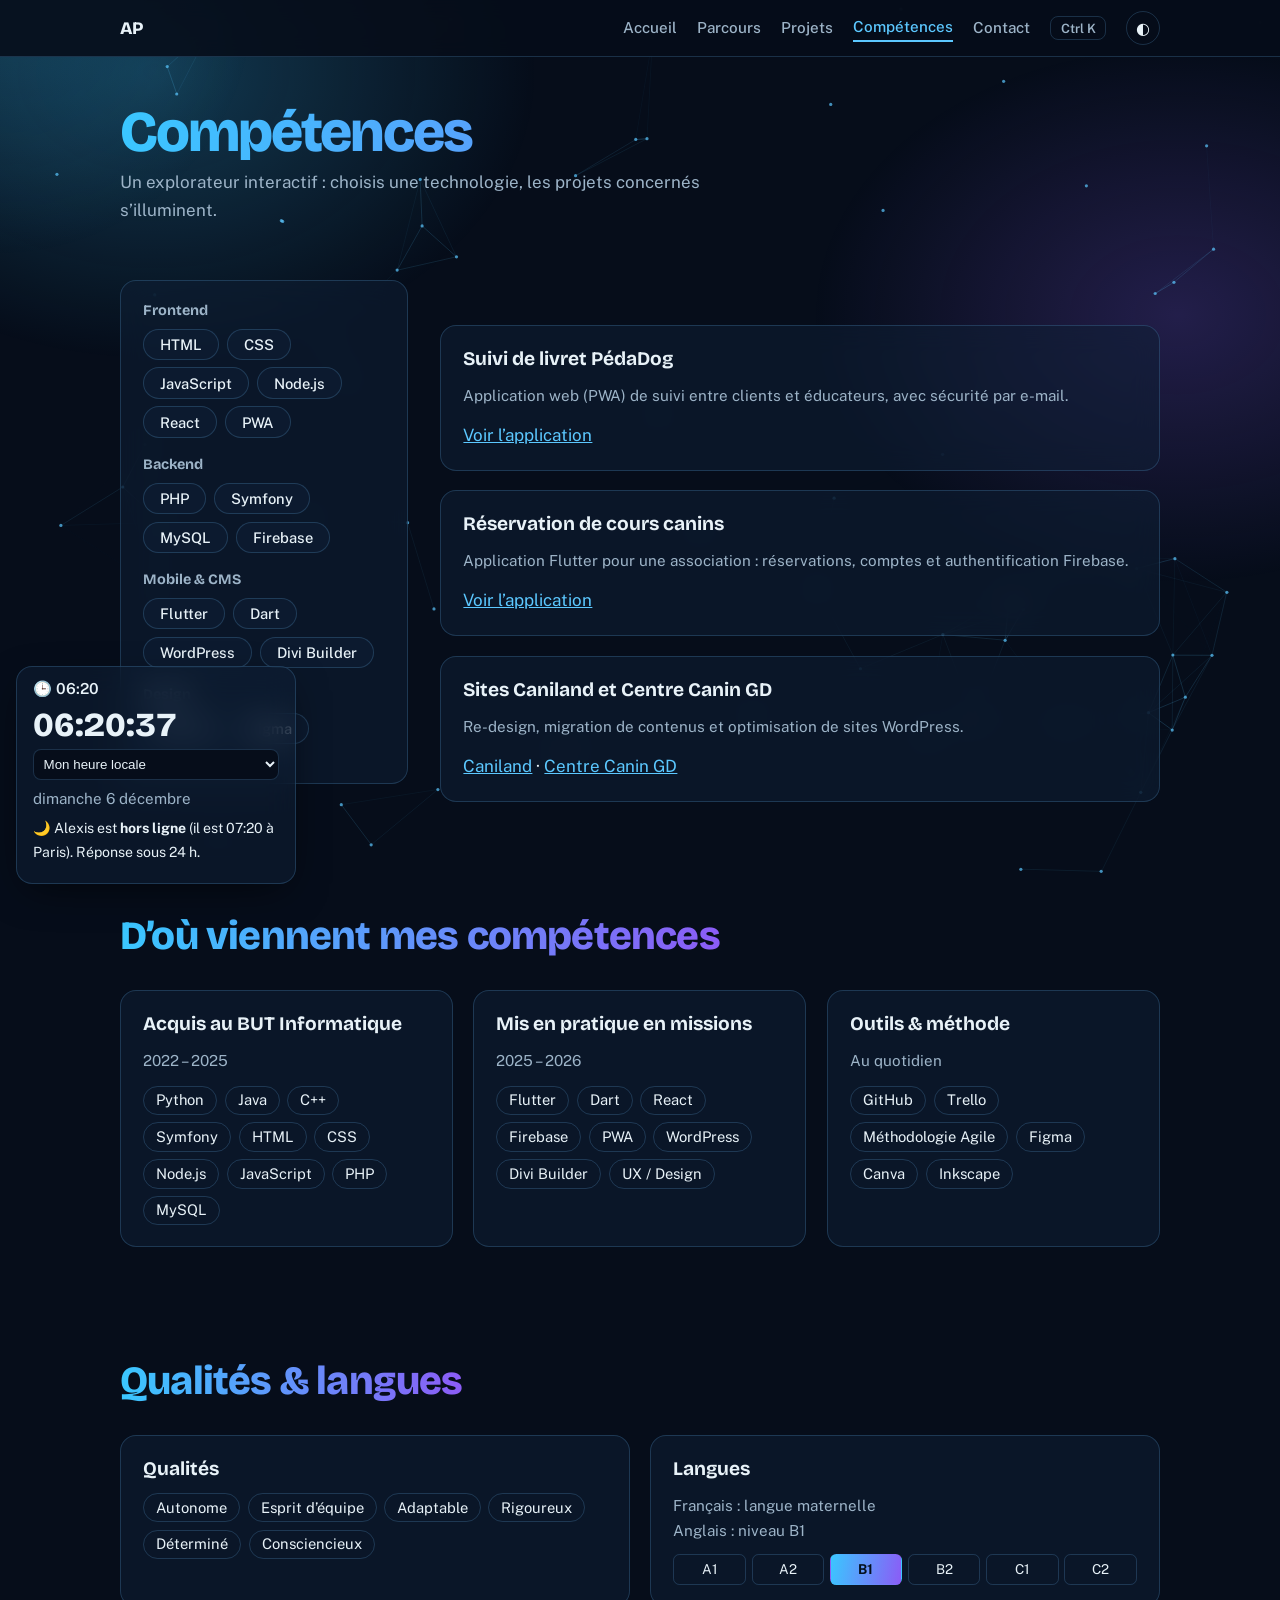
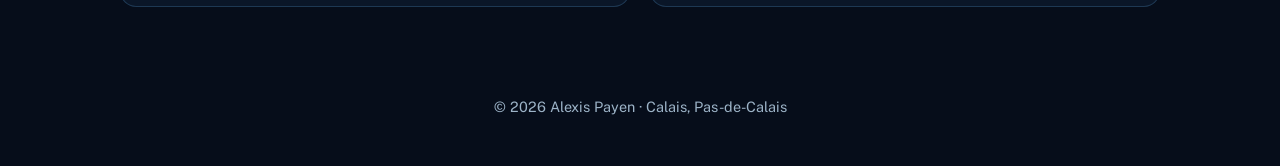
==== commit 952b4688: "Correction redirection" ====
--- a/competences.html
+++ b/competences.html
@@ -10,7 +10,7 @@
 <link rel="preconnect" href="https://fonts.googleapis.com">
 <link rel="preconnect" href="https://fonts.gstatic.com" crossorigin>
 <link href="https://fonts.googleapis.com/css2?family=Bricolage+Grotesque:opsz,wght@12..96,500;12..96,800&family=Public+Sans:wght@400;500;600&display=swap" rel="stylesheet">
-<link rel="stylesheet" href="css/style.css">
+<link rel="stylesheet" href="css/style.css?v=5">
 </head>
 <body>
 <header class="top"><div class="wrap">
@@ -29,7 +29,7 @@
 <div class="card"><h3>Langues</h3><p class="small" style="margin-top:.4rem">Français : langue maternelle</p><p class="small">Anglais : niveau B1</p><div class="cefr" aria-label="Échelle CECRL, niveau B1"><span>A1</span><span>A2</span><span class="me">B1</span><span>B2</span><span>C1</span><span>C2</span></div></div></div></div></section>
 </main>
 <footer><div class="wrap">© <span id="y">2026</span> Alexis Payen · Calais, Pas-de-Calais</div></footer>
-<script src="js/script.js"></script>
-<script src="js/pages.js"></script>
+<script src="js/script.js?v=5"></script>
+<script src="js/pages.js?v=5"></script>
 </body>
 </html>
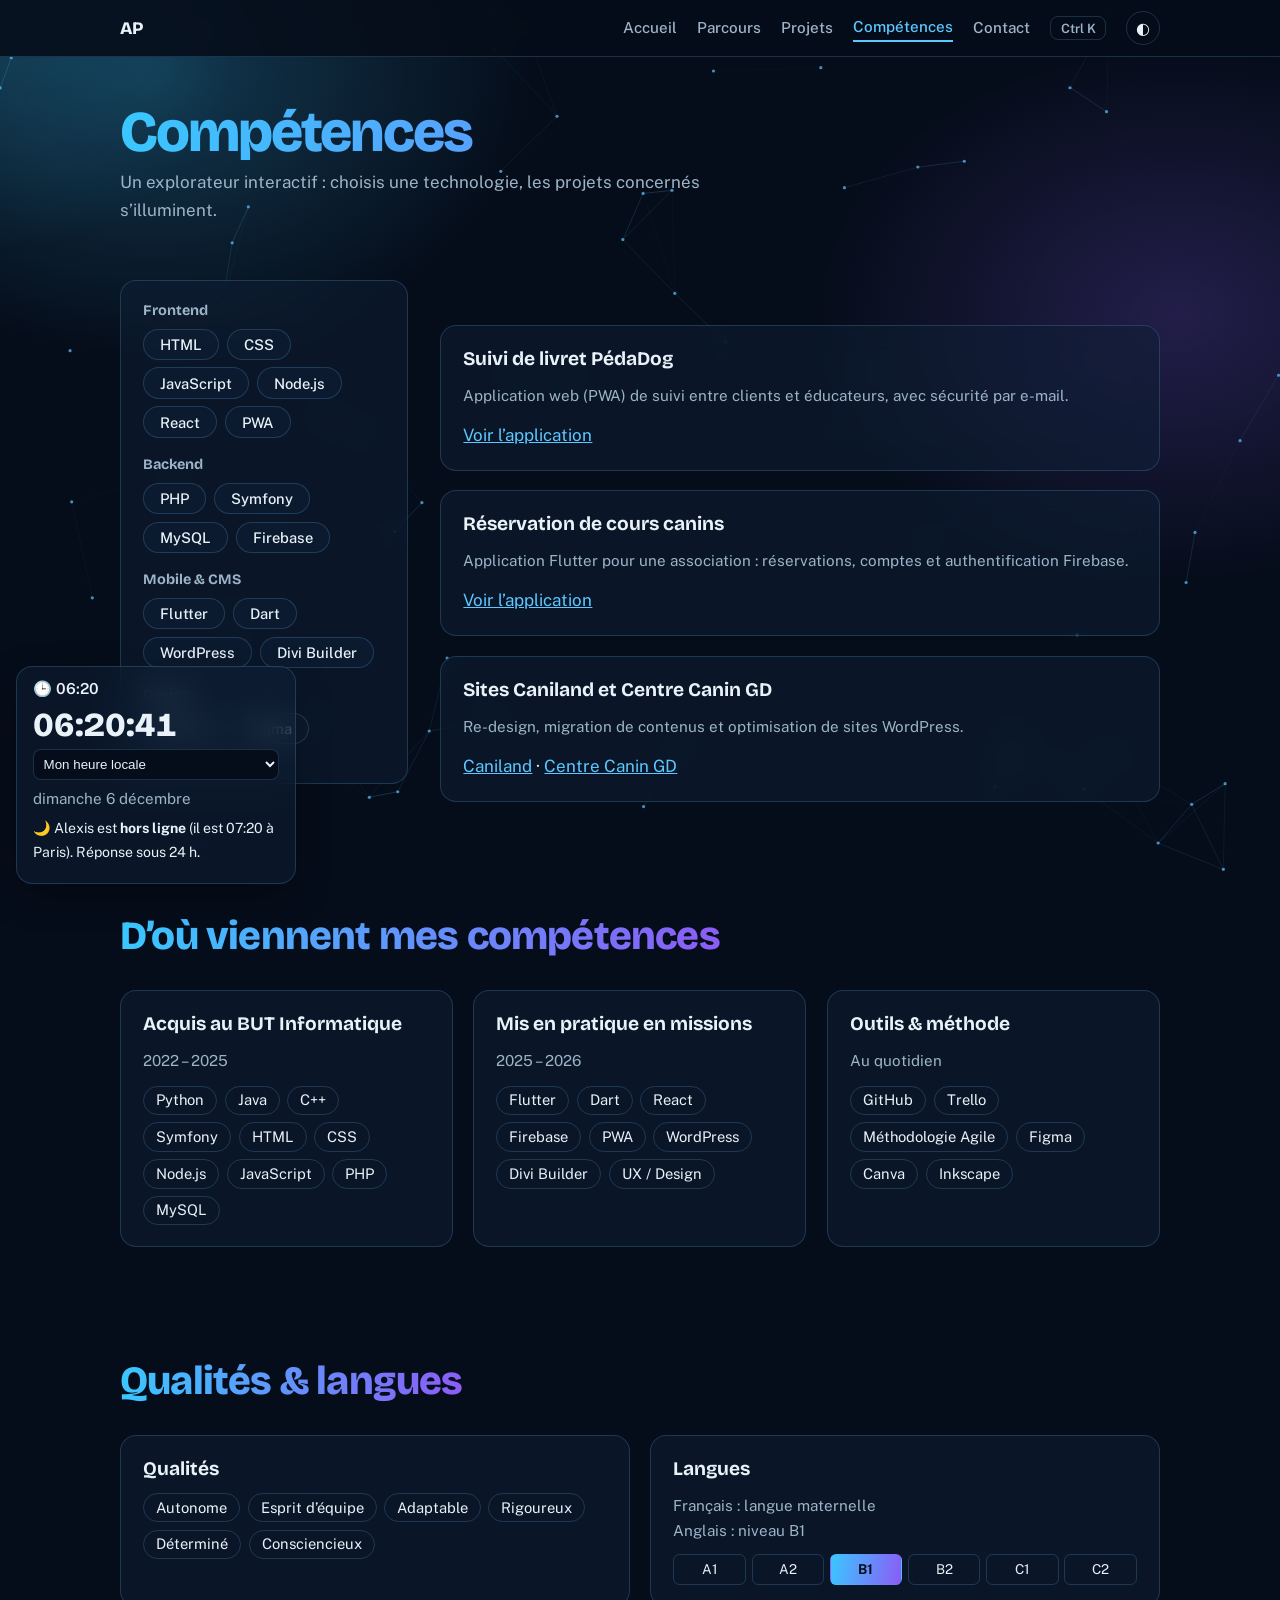
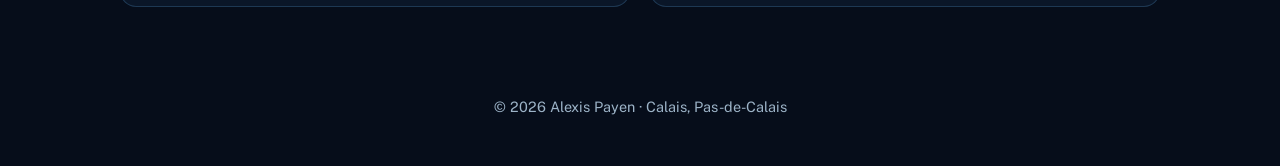
==== commit 5d26c1ff: "Classeur de projets et frise chronologique" ====
--- a/competences.html
+++ b/competences.html
@@ -10,7 +10,7 @@
 <link rel="preconnect" href="https://fonts.googleapis.com">
 <link rel="preconnect" href="https://fonts.gstatic.com" crossorigin>
 <link href="https://fonts.googleapis.com/css2?family=Bricolage+Grotesque:opsz,wght@12..96,500;12..96,800&family=Public+Sans:wght@400;500;600&display=swap" rel="stylesheet">
-<link rel="stylesheet" href="css/style.css?v=5">
+<link rel="stylesheet" href="css/style.css?v=7">
 </head>
 <body>
 <header class="top"><div class="wrap">
@@ -29,7 +29,7 @@
 <div class="card"><h3>Langues</h3><p class="small" style="margin-top:.4rem">Français : langue maternelle</p><p class="small">Anglais : niveau B1</p><div class="cefr" aria-label="Échelle CECRL, niveau B1"><span>A1</span><span>A2</span><span class="me">B1</span><span>B2</span><span>C1</span><span>C2</span></div></div></div></div></section>
 </main>
 <footer><div class="wrap">© <span id="y">2026</span> Alexis Payen · Calais, Pas-de-Calais</div></footer>
-<script src="js/script.js?v=5"></script>
-<script src="js/pages.js?v=5"></script>
+<script src="js/script.js?v=7"></script>
+<script src="js/pages.js?v=7"></script>
 </body>
 </html>
--- a/css/style.css
+++ b/css/style.css
@@ -262,4 +262,47 @@
 .q li{display:flex;justify-content:space-between;gap:1rem;padding:.45rem .8rem;border:1px solid var(--line);border-radius:.6rem;margin-bottom:.4rem}
 .want{display:grid;grid-template-columns:repeat(auto-fit,minmax(14rem,1fr));gap:1.25rem}
 .prof img.qr{width:7rem;height:7rem;border-radius:.8rem;border:0;box-shadow:none;margin-top:.5rem}
-@media (max-width:860px){.pj{grid-template-columns:1fr}.phone{position:relative;top:0}}+@media (max-width:860px){.pj{grid-template-columns:1fr}.phone{position:relative;top:0}}
+
+/* ===== Frise chronologique (Parcours) ===== */
+.legend{display:flex;flex-wrap:wrap;gap:.4rem 1.1rem;margin-top:1.2rem;font-size:.9rem;color:var(--muted)}
+.legend span::before,.tp::before{content:"";display:inline-block;width:.65rem;height:.65rem;border-radius:50%;background:var(--k);margin-right:.4rem}
+.frise{list-style:none;padding:0;margin:0;position:relative}
+.frise::before{content:"";position:absolute;left:10.3rem;top:.5rem;bottom:.5rem;width:3px;margin-left:-1.5px;border-radius:3px;background:linear-gradient(var(--g2),var(--g1),#f5a524)}
+.fr-item{display:grid;grid-template-columns:9rem 2.2rem 1fr;column-gap:.2rem;margin-bottom:1.3rem;position:relative}
+.fr-item[data-k=form],.legend .form{--k:var(--g2)}
+.fr-item[data-k=exp],.legend .exp{--k:var(--g1)}
+.fr-item[data-k=civ],.legend .civ{--k:#1fae6b}
+.fr-item[data-k=cej],.legend .cej{--k:#f5a524}
+.fr-d{text-align:right;padding-top:.85rem;line-height:1.25}
+.fr-d b{display:block;font:800 1.15rem var(--head);color:var(--k)}
+.fr-d span{color:var(--muted);font-size:.85rem}
+.fr-dot{position:relative}
+.fr-dot::after{content:"";position:absolute;left:50%;top:1rem;width:1.1rem;height:1.1rem;margin-left:-.55rem;border-radius:50%;background:var(--bg);border:4px solid var(--k);box-shadow:0 0 12px var(--k)}
+.fr-item .card{border-left:4px solid var(--k)}
+.tp{font-size:.78rem;font-weight:700;color:var(--k);border:1px solid var(--k);border-radius:999px;padding:.05rem .7rem;white-space:nowrap}
+.fr-item .where{margin:.2rem 0 .4rem;color:var(--muted)}
+.fr-item ul{padding-left:1.2rem;margin:.5rem 0 0;font-size:.95rem}
+@media (max-width:760px){.frise::before{left:.8rem}.fr-item{grid-template-columns:1.6rem 1fr}
+.fr-d{grid-column:2;grid-row:1;text-align:left;padding:0 0 .3rem}.fr-d b,.fr-d span{display:inline;margin-right:.5rem}
+.fr-dot{grid-column:1;grid-row:1/3}.fr-item .card{grid-column:2;grid-row:2}}
+/* ===== Classeur de projets ===== */
+.binder{max-width:62rem;margin:0 auto}
+.tabs{display:flex;gap:.3rem;overflow-x:auto;padding:.5rem .2rem 0}
+.tabs button{--t:#3ac7ff;border:1px solid var(--line);border-top:4px solid var(--t);border-bottom:0;border-radius:.8rem .8rem 0 0;background:var(--surface);color:var(--muted);padding:.65rem 1.2rem;font:600 .95rem var(--body);cursor:pointer;white-space:nowrap;margin-bottom:-1px;position:relative}
+.tabs button:nth-child(2){--t:#8b5cf6}.tabs button:nth-child(3){--t:#1fae6b}
+.tabs button[aria-selected=true]{color:var(--ink);background:var(--bg);transform:translateY(-4px);padding-bottom:.85rem;z-index:2}
+.sheet{position:relative;border:1px solid var(--line);border-radius:0 1.1rem 1.1rem 1.1rem;background:var(--surface);backdrop-filter:blur(14px);padding:1.8rem 1.8rem 1.8rem 3.6rem}
+.rings{position:absolute;left:.9rem;top:1.4rem;bottom:1.4rem;width:1.2rem;background:radial-gradient(circle,var(--bg) 0 .32rem,var(--line) .36rem .55rem,transparent .6rem) center/1.2rem 3.4rem repeat-y}
+.fiche[hidden]{display:none}
+.fiche .no{float:right;font:700 .75rem var(--body);letter-spacing:.12em;color:var(--muted);border:1px dashed var(--line);border-radius:.4rem;padding:.2rem .6rem}
+.fiche h2{margin-bottom:.2rem}.fiche .tag{color:var(--muted);margin-bottom:1.3rem}
+.fgrid{display:grid;grid-template-columns:1.1fr 1fr;gap:2rem}
+.fiche h3{font:700 .8rem var(--body);text-transform:uppercase;letter-spacing:.1em;color:var(--brand);margin:0 0 .6rem}
+.fiche p{margin:0 0 1.1rem}.fiche ul{padding-left:1.2rem;margin:0 0 1.2rem}.fiche li{margin:.3rem 0}
+.spec>div{display:grid;grid-template-columns:8rem 1fr;gap:.6rem;padding:.6rem 0;border-bottom:1px dashed var(--line)}
+.spec dt{color:var(--muted);font-size:.85rem;font-weight:600}.spec dd{margin:0}
+.spec .chips span{background:var(--accent);border-color:transparent;font-weight:500}
+.fiche .acts{display:flex;gap:.5rem;flex-wrap:wrap}
+@media (max-width:860px){.fgrid{grid-template-columns:1fr}.sheet{padding:1.4rem 1.2rem 1.4rem 2.8rem}}
+@media (max-width:560px){.spec>div{grid-template-columns:1fr;gap:.2rem}}
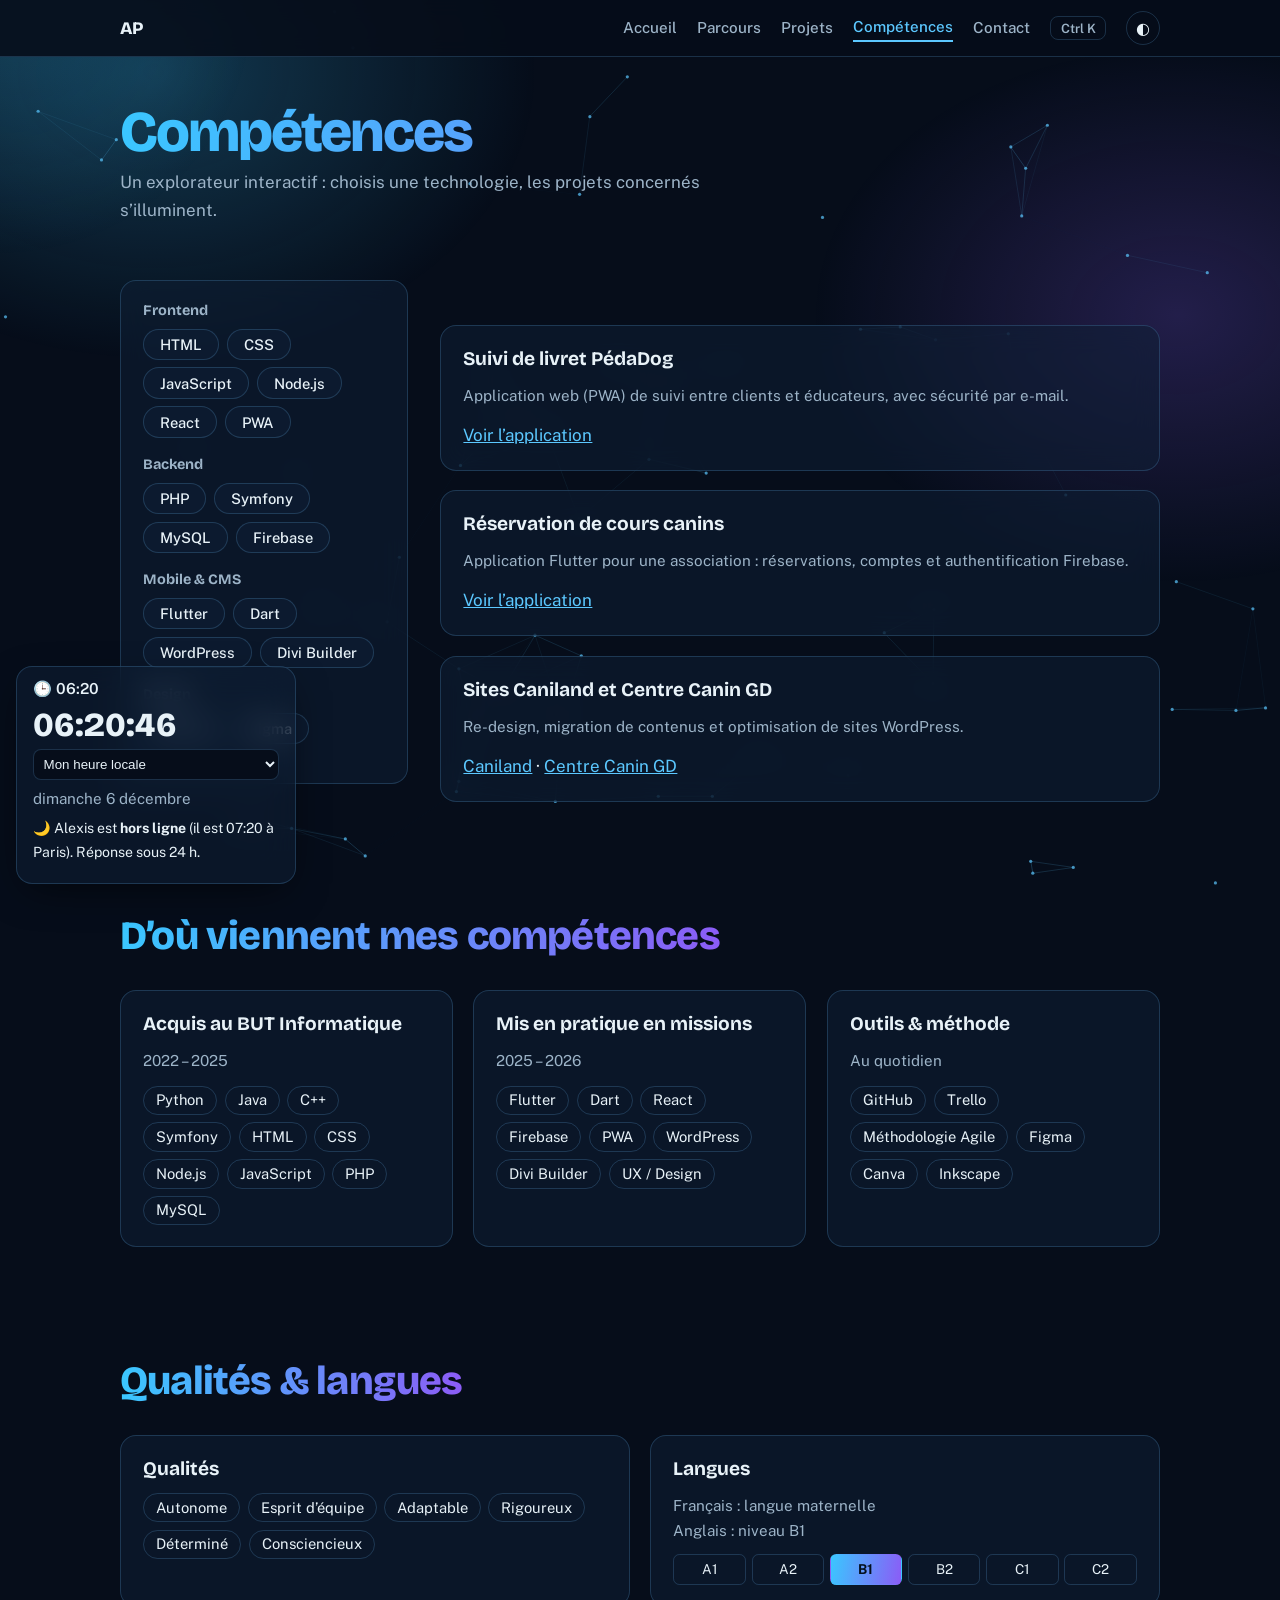
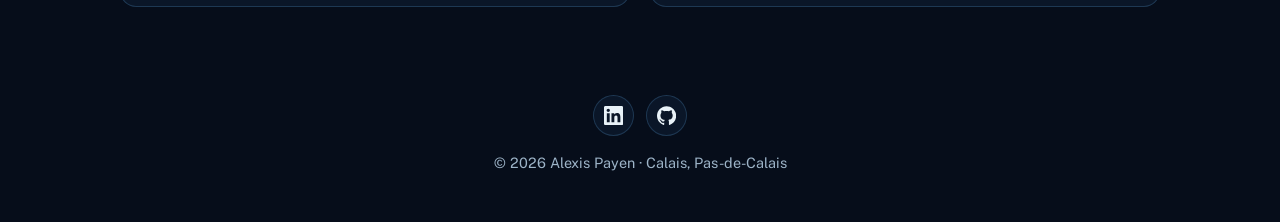
==== commit 7c6d083d: "Logos réseaux et cartes de lieux" ====
--- a/competences.html
+++ b/competences.html
@@ -10,7 +10,7 @@
 <link rel="preconnect" href="https://fonts.googleapis.com">
 <link rel="preconnect" href="https://fonts.gstatic.com" crossorigin>
 <link href="https://fonts.googleapis.com/css2?family=Bricolage+Grotesque:opsz,wght@12..96,500;12..96,800&family=Public+Sans:wght@400;500;600&display=swap" rel="stylesheet">
-<link rel="stylesheet" href="css/style.css?v=7">
+<link rel="stylesheet" href="css/style.css?v=8">
 </head>
 <body>
 <header class="top"><div class="wrap">
@@ -28,8 +28,8 @@
 <div class="card"><h3>Qualités</h3><div style="margin-top:.7rem"><div class="chips"><span>Autonome</span><span>Esprit d’équipe</span><span>Adaptable</span><span>Rigoureux</span><span>Déterminé</span><span>Consciencieux</span></div></div></div>
 <div class="card"><h3>Langues</h3><p class="small" style="margin-top:.4rem">Français : langue maternelle</p><p class="small">Anglais : niveau B1</p><div class="cefr" aria-label="Échelle CECRL, niveau B1"><span>A1</span><span>A2</span><span class="me">B1</span><span>B2</span><span>C1</span><span>C2</span></div></div></div></div></section>
 </main>
-<footer><div class="wrap">© <span id="y">2026</span> Alexis Payen · Calais, Pas-de-Calais</div></footer>
-<script src="js/script.js?v=7"></script>
-<script src="js/pages.js?v=7"></script>
+<footer><div class="wrap"><div class="social"><a href="https://www.linkedin.com/in/alexis-payen-2b2b54290/" target="_blank" rel="noopener" aria-label="LinkedIn" title="LinkedIn" style="--c:#0A66C2;--f:#fff"><svg viewBox="0 0 24 24" aria-hidden="true"><path d="M20.447 20.452h-3.554v-5.569c0-1.328-.027-3.037-1.852-3.037-1.853 0-2.136 1.445-2.136 2.939v5.667H9.351V9h3.414v1.561h.046c.477-.9 1.637-1.85 3.37-1.85 3.601 0 4.267 2.37 4.267 5.455v6.286zM5.337 7.433c-1.144 0-2.063-.926-2.063-2.065 0-1.138.92-2.063 2.063-2.063 1.14 0 2.064.925 2.064 2.063 0 1.139-.925 2.065-2.064 2.065zm1.782 13.019H3.555V9h3.564v11.452zM22.225 0H1.771C.792 0 0 .774 0 1.729v20.542C0 23.227.792 24 1.771 24h20.451C23.2 24 24 23.227 24 22.271V1.729C24 .774 23.2 0 22.222 0h.003z"/></svg></a><a href="https://github.com/AlexisPayen" target="_blank" rel="noopener" aria-label="GitHub" title="GitHub" style="--c:#f0f6fc;--f:#0d1117"><svg viewBox="0 0 24 24" aria-hidden="true"><path d="M12 .297c-6.63 0-12 5.373-12 12 0 5.303 3.438 9.8 8.205 11.385.6.113.82-.258.82-.577 0-.285-.01-1.04-.015-2.04-3.338.724-4.042-1.61-4.042-1.61C4.422 18.07 3.633 17.7 3.633 17.7c-1.087-.744.084-.729.084-.729 1.205.084 1.838 1.236 1.838 1.236 1.07 1.835 2.809 1.305 3.495.998.108-.776.417-1.305.76-1.605-2.665-.3-5.466-1.332-5.466-5.93 0-1.31.465-2.38 1.235-3.22-.135-.303-.54-1.523.105-3.176 0 0 1.005-.322 3.3 1.23.96-.267 1.98-.399 3-.405 1.02.006 2.04.138 3 .405 2.28-1.552 3.285-1.23 3.285-1.23.645 1.653.24 2.873.12 3.176.765.84 1.23 1.91 1.23 3.22 0 4.61-2.805 5.625-5.475 5.92.42.36.81 1.096.81 2.22 0 1.606-.015 2.896-.015 3.286 0 .315.21.69.825.57C20.565 22.092 24 17.592 24 12.297c0-6.627-5.373-12-12-12"/></svg></a></div>© <span id="y">2026</span> Alexis Payen · Calais, Pas-de-Calais</div></footer>
+<script src="js/script.js?v=8"></script>
+<script src="js/pages.js?v=8"></script>
 </body>
 </html>
--- a/css/style.css
+++ b/css/style.css
@@ -305,4 +305,17 @@
 .spec .chips span{background:var(--accent);border-color:transparent;font-weight:500}
 .fiche .acts{display:flex;gap:.5rem;flex-wrap:wrap}
 @media (max-width:860px){.fgrid{grid-template-columns:1fr}.sheet{padding:1.4rem 1.2rem 1.4rem 2.8rem}}
-@media (max-width:560px){.spec>div{grid-template-columns:1fr;gap:.2rem}}+@media (max-width:560px){.spec>div{grid-template-columns:1fr;gap:.2rem}}
+
+/* ===== Logos réseaux + cartes de lieux ===== */
+.social{display:flex;justify-content:center;gap:.7rem;margin-bottom:.9rem}
+.social a,.hero .soc a{display:inline-grid;place-items:center;width:2.6rem;height:2.6rem;border-radius:50%;border:1px solid var(--line);color:var(--ink);background:var(--surface);transition:.2s}
+.social a:hover,.hero .soc a:hover{background:var(--c);color:var(--f);border-color:var(--c);transform:translateY(-2px)}
+.social svg,.hero .soc svg{width:1.2rem;height:1.2rem;fill:currentColor}
+.hero .soc{display:inline-flex;gap:.6rem;align-items:center;margin-left:.3rem}
+.place{display:grid;grid-template-columns:7.5rem 1fr;gap:.9rem;align-items:center;margin:.5rem 0 .9rem;padding:.7rem;border:1px solid var(--line);border-radius:.8rem;background:color-mix(in srgb,var(--bg) 55%,transparent)}
+.pl-img{position:relative;width:7.5rem;height:5.2rem;border-radius:.6rem;overflow:hidden;background:linear-gradient(135deg,var(--g1),var(--g2));display:grid;place-items:center}
+.pl-img::before{content:attr(data-i);font:800 1.4rem var(--head);color:#fff;letter-spacing:.05em}
+.pl-img img{position:absolute;inset:0;width:100%;height:100%;object-fit:cover}
+.pl-t{display:grid;gap:.15rem;line-height:1.35}.pl-t span{color:var(--muted);font-size:.85rem}.pl-t .mini{justify-self:start;margin-top:.3rem}
+@media (max-width:560px){.place{grid-template-columns:5.5rem 1fr}.pl-img{width:5.5rem;height:4.2rem}}
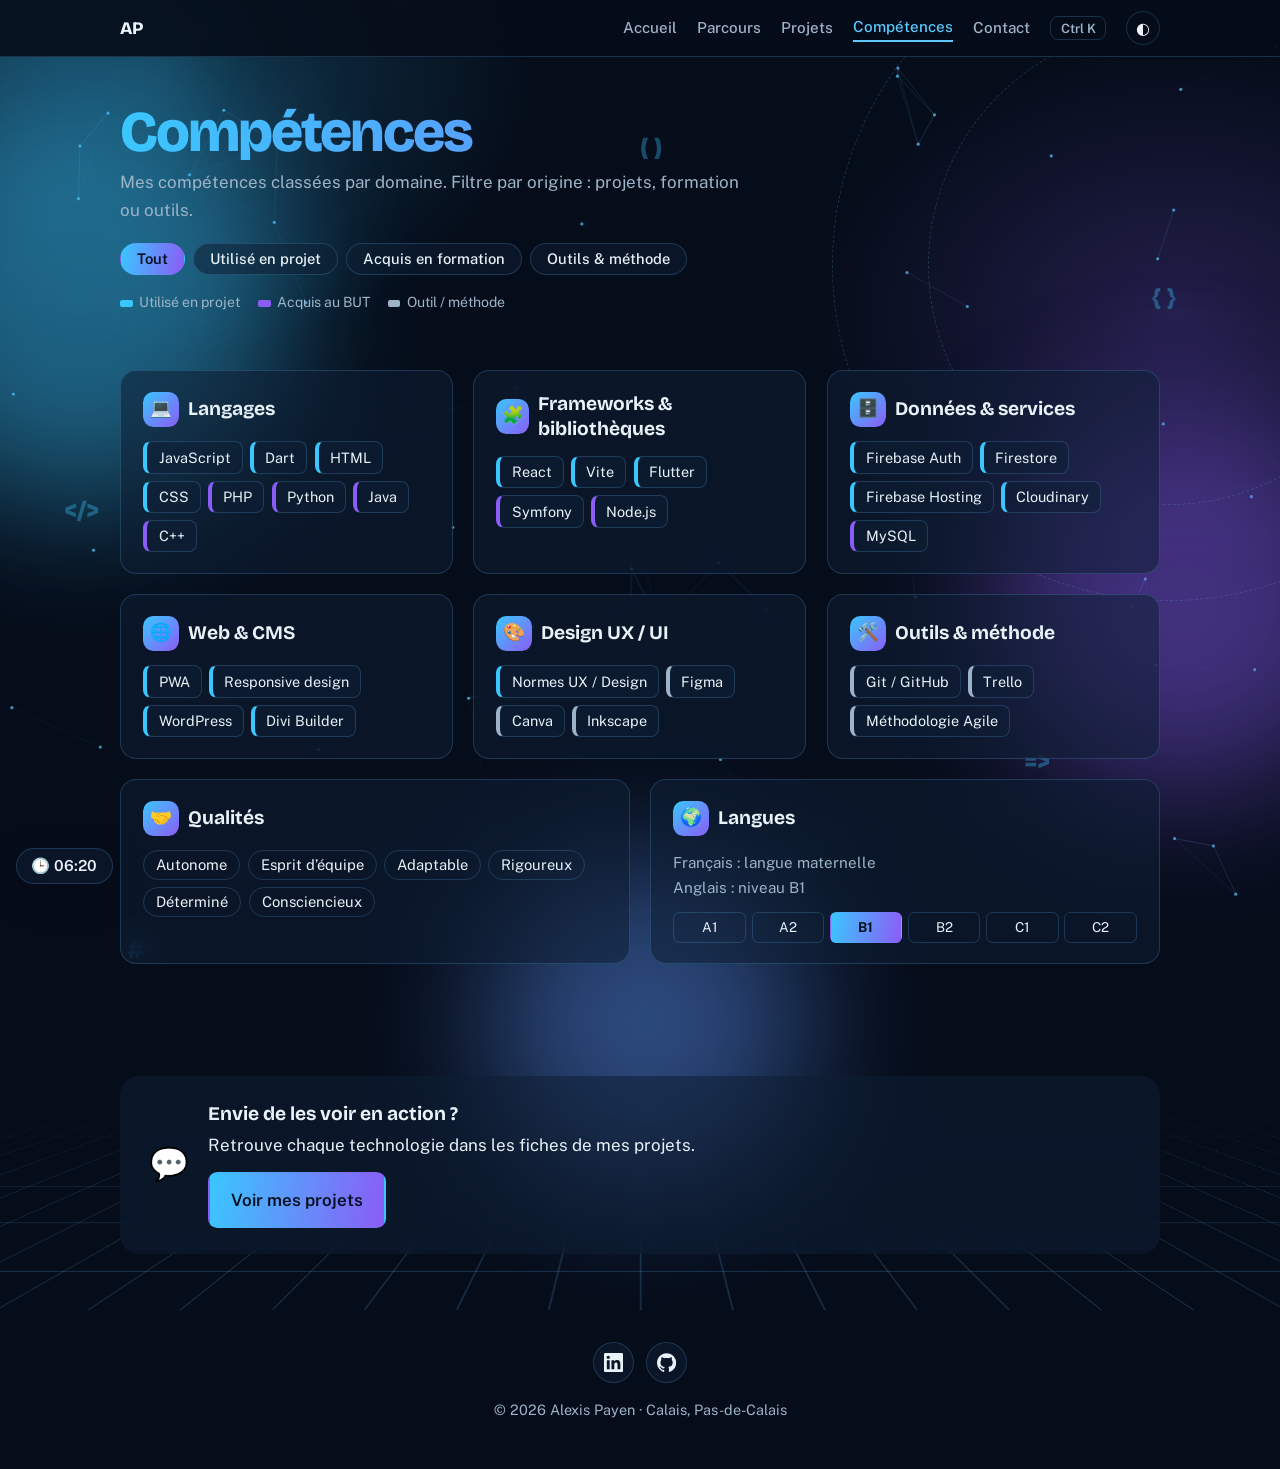
==== commit 1caa89a8: "Classeur réparé, compétences triées, nouveaux visuels" ====
--- a/competences.html
+++ b/competences.html
@@ -10,7 +10,7 @@
 <link rel="preconnect" href="https://fonts.googleapis.com">
 <link rel="preconnect" href="https://fonts.gstatic.com" crossorigin>
 <link href="https://fonts.googleapis.com/css2?family=Bricolage+Grotesque:opsz,wght@12..96,500;12..96,800&family=Public+Sans:wght@400;500;600&display=swap" rel="stylesheet">
-<link rel="stylesheet" href="css/style.css?v=8">
+<link rel="stylesheet" href="css/style.css?v=9">
 </head>
 <body>
 <header class="top"><div class="wrap">
@@ -18,18 +18,11 @@
 <nav aria-label="Navigation principale"><a href="index.html">Accueil</a><a href="parcours.html">Parcours</a><a href="projets.html">Projets</a><a href="competences.html" aria-current="page">Compétences</a><a href="contact.html">Contact</a><button id="theme" type="button" aria-label="Changer de thème">◐</button></nav>
 </div></header>
 <main>
-<div class="page-head"><div class="wrap"><h1>Compétences</h1><p>Un explorateur interactif : choisis une technologie, les projets concernés s’illuminent.</p></div></div>
-<section><div class="wrap"><div class="xp"><aside class="card"><div class="sk-g"><h3>Frontend</h3><div><button type="button" class="sk" data-s="HTML">HTML</button><button type="button" class="sk" data-s="CSS">CSS</button><button type="button" class="sk" data-s="JavaScript">JavaScript</button><button type="button" class="sk" data-s="NodeJs">Node.js</button><button type="button" class="sk" data-s="React">React</button><button type="button" class="sk" data-s="PWA">PWA</button></div></div><div class="sk-g"><h3>Backend</h3><div><button type="button" class="sk" data-s="PHP">PHP</button><button type="button" class="sk" data-s="Symfony">Symfony</button><button type="button" class="sk" data-s="MySQL">MySQL</button><button type="button" class="sk" data-s="Firebase">Firebase</button></div></div><div class="sk-g"><h3>Mobile &amp; CMS</h3><div><button type="button" class="sk" data-s="Flutter">Flutter</button><button type="button" class="sk" data-s="Dart">Dart</button><button type="button" class="sk" data-s="WordPress">WordPress</button><button type="button" class="sk" data-s="Divi">Divi Builder</button></div></div><div class="sk-g"><h3>Design</h3><div><button type="button" class="sk" data-s="UX">UX / UI</button><button type="button" class="sk" data-s="Figma">Figma</button></div></div></aside><div><p class="res" aria-live="polite"></p><div class="projs"><div class="card proj" data-t="Firebase PWA HTML CSS JavaScript UX React"><h3>Suivi de livret PédaDog</h3><p class="small">Application web (PWA) de suivi entre clients et éducateurs, avec sécurité par e-mail.</p><p style="margin-top:.8rem"><a href="https://e-booking-a7637.web.app/" target="_blank" rel="noopener">Voir l’application</a></p></div><div class="card proj" data-t="Flutter Dart Firebase UX"><h3>Réservation de cours canins</h3><p class="small">Application Flutter pour une association : réservations, comptes et authentification Firebase.</p><p style="margin-top:.8rem"><a href="https://pedadog-d5728.web.app/" target="_blank" rel="noopener">Voir l’application</a></p></div><div class="card proj" data-t="WordPress Divi"><h3>Sites Caniland et Centre Canin GD</h3><p class="small">Re-design, migration de contenus et optimisation de sites WordPress.</p><p style="margin-top:.8rem"><a href="https://www.caniland.fr/" target="_blank" rel="noopener">Caniland</a> · <a href="https://www.centre-canin-gd.fr/" target="_blank" rel="noopener">Centre Canin GD</a></p></div></div></div></div></div></section>
-<section><div class="wrap"><h2>D’où viennent mes compétences</h2><div class="bento">
-<div class="card"><h3>Acquis au BUT Informatique</h3><p class="small" style="margin:.3rem 0 .8rem">2022 – 2025</p><div class="chips"><span>Python</span><span>Java</span><span>C++</span><span>Symfony</span><span>HTML</span><span>CSS</span><span>Node.js</span><span>JavaScript</span><span>PHP</span><span>MySQL</span></div></div>
-<div class="card"><h3>Mis en pratique en missions</h3><p class="small" style="margin:.3rem 0 .8rem">2025 – 2026</p><div class="chips"><span>Flutter</span><span>Dart</span><span>React</span><span>Firebase</span><span>PWA</span><span>WordPress</span><span>Divi Builder</span><span>UX / Design</span></div></div>
-<div class="card"><h3>Outils &amp; méthode</h3><p class="small" style="margin:.3rem 0 .8rem">Au quotidien</p><div class="chips"><span>GitHub</span><span>Trello</span><span>Méthodologie Agile</span><span>Figma</span><span>Canva</span><span>Inkscape</span></div></div></div></div></section>
-<section><div class="wrap"><h2>Qualités &amp; langues</h2><div class="bento">
-<div class="card"><h3>Qualités</h3><div style="margin-top:.7rem"><div class="chips"><span>Autonome</span><span>Esprit d’équipe</span><span>Adaptable</span><span>Rigoureux</span><span>Déterminé</span><span>Consciencieux</span></div></div></div>
-<div class="card"><h3>Langues</h3><p class="small" style="margin-top:.4rem">Français : langue maternelle</p><p class="small">Anglais : niveau B1</p><div class="cefr" aria-label="Échelle CECRL, niveau B1"><span>A1</span><span>A2</span><span class="me">B1</span><span>B2</span><span>C1</span><span>C2</span></div></div></div></div></section>
+<div class="decor" aria-hidden="true"><i class="orb o1"></i><i class="orb o2"></i><i class="orb o3"></i><i class="ring r1"></i><i class="ring r2"></i><span class="fl" style="--x:5%;--y:35%;--d:7s">&lt;/&gt;</span><span class="fl" style="--x:90%;--y:18%;--d:9s">{ }</span><span class="fl" style="--x:80%;--y:55%;--d:6s">=&gt;</span><span class="fl" style="--x:10%;--y:70%;--d:8s">#</span><span class="fl" style="--x:50%;--y:6%;--d:10s">( )</span><div class="floor"></div></div><div class="page-head"><div class="wrap"><h1>Compétences</h1><p>Mes compétences classées par domaine. Filtre par origine : projets, formation ou outils.</p><div class="filt" role="group" aria-label="Filtrer les compétences"><button type="button" class="fbtn on" data-f="all">Tout</button><button type="button" class="fbtn" data-f="proj">Utilisé en projet</button><button type="button" class="fbtn" data-f="form">Acquis en formation</button><button type="button" class="fbtn" data-f="tool">Outils &amp; méthode</button></div><div class="keys"><span class="t-proj">Utilisé en projet</span><span class="t-form">Acquis au BUT</span><span class="t-tool">Outil / méthode</span></div></div></div><section><div class="wrap"><div class="cgrid2"><div class="card"><h3><span class="i">💻</span>Langages</h3><div class="tech"><span class="t-proj">JavaScript</span><span class="t-proj">Dart</span><span class="t-proj">HTML</span><span class="t-proj">CSS</span><span class="t-form">PHP</span><span class="t-form">Python</span><span class="t-form">Java</span><span class="t-form">C++</span></div></div><div class="card"><h3><span class="i">🧩</span>Frameworks &amp; bibliothèques</h3><div class="tech"><span class="t-proj">React</span><span class="t-proj">Vite</span><span class="t-proj">Flutter</span><span class="t-form">Symfony</span><span class="t-form">Node.js</span></div></div><div class="card"><h3><span class="i">🗄️</span>Données &amp; services</h3><div class="tech"><span class="t-proj">Firebase Auth</span><span class="t-proj">Firestore</span><span class="t-proj">Firebase Hosting</span><span class="t-proj">Cloudinary</span><span class="t-form">MySQL</span></div></div><div class="card"><h3><span class="i">🌐</span>Web &amp; CMS</h3><div class="tech"><span class="t-proj">PWA</span><span class="t-proj">Responsive design</span><span class="t-proj">WordPress</span><span class="t-proj">Divi Builder</span></div></div><div class="card"><h3><span class="i">🎨</span>Design UX / UI</h3><div class="tech"><span class="t-proj">Normes UX / Design</span><span class="t-tool">Figma</span><span class="t-tool">Canva</span><span class="t-tool">Inkscape</span></div></div><div class="card"><h3><span class="i">🛠️</span>Outils &amp; méthode</h3><div class="tech"><span class="t-tool">Git / GitHub</span><span class="t-tool">Trello</span><span class="t-tool">Méthodologie Agile</span></div></div></div><div class="cgrid2" style="margin-top:1.25rem"><div class="card"><h3><span class="i">🤝</span>Qualités</h3><div class="chips"><span>Autonome</span><span>Esprit d’équipe</span><span>Adaptable</span><span>Rigoureux</span><span>Déterminé</span><span>Consciencieux</span></div></div><div class="card"><h3><span class="i">🌍</span>Langues</h3><p class="small">Français : langue maternelle</p><p class="small">Anglais : niveau B1</p><div class="cefr" aria-label="Niveau B1"><span>A1</span><span>A2</span><span class="me">B1</span><span>B2</span><span>C1</span><span>C2</span></div></div></div></div></section><section><div class="wrap"><div class="banner"><span class="ico" aria-hidden="true">💬</span><div><h3>Envie de les voir en action ?</h3><p style="margin-bottom:.8rem">Retrouve chaque technologie dans les fiches de mes projets.</p><a class="btn primary" href="projets.html">Voir mes projets</a></div></div></div></section><script>(function(){var b=[].slice.call(document.querySelectorAll('.filt .fbtn')),s=[].slice.call(document.querySelectorAll('.tech span'));
+b.forEach(function(x){x.addEventListener('click',function(){b.forEach(function(y){y.classList.toggle('on',y===x)});s.forEach(function(e){e.classList.toggle('dim',x.dataset.f!=='all'&&!e.classList.contains('t-'+x.dataset.f))})})})})();</script>
 </main>
 <footer><div class="wrap"><div class="social"><a href="https://www.linkedin.com/in/alexis-payen-2b2b54290/" target="_blank" rel="noopener" aria-label="LinkedIn" title="LinkedIn" style="--c:#0A66C2;--f:#fff"><svg viewBox="0 0 24 24" aria-hidden="true"><path d="M20.447 20.452h-3.554v-5.569c0-1.328-.027-3.037-1.852-3.037-1.853 0-2.136 1.445-2.136 2.939v5.667H9.351V9h3.414v1.561h.046c.477-.9 1.637-1.85 3.37-1.85 3.601 0 4.267 2.37 4.267 5.455v6.286zM5.337 7.433c-1.144 0-2.063-.926-2.063-2.065 0-1.138.92-2.063 2.063-2.063 1.14 0 2.064.925 2.064 2.063 0 1.139-.925 2.065-2.064 2.065zm1.782 13.019H3.555V9h3.564v11.452zM22.225 0H1.771C.792 0 0 .774 0 1.729v20.542C0 23.227.792 24 1.771 24h20.451C23.2 24 24 23.227 24 22.271V1.729C24 .774 23.2 0 22.222 0h.003z"/></svg></a><a href="https://github.com/AlexisPayen" target="_blank" rel="noopener" aria-label="GitHub" title="GitHub" style="--c:#f0f6fc;--f:#0d1117"><svg viewBox="0 0 24 24" aria-hidden="true"><path d="M12 .297c-6.63 0-12 5.373-12 12 0 5.303 3.438 9.8 8.205 11.385.6.113.82-.258.82-.577 0-.285-.01-1.04-.015-2.04-3.338.724-4.042-1.61-4.042-1.61C4.422 18.07 3.633 17.7 3.633 17.7c-1.087-.744.084-.729.084-.729 1.205.084 1.838 1.236 1.838 1.236 1.07 1.835 2.809 1.305 3.495.998.108-.776.417-1.305.76-1.605-2.665-.3-5.466-1.332-5.466-5.93 0-1.31.465-2.38 1.235-3.22-.135-.303-.54-1.523.105-3.176 0 0 1.005-.322 3.3 1.23.96-.267 1.98-.399 3-.405 1.02.006 2.04.138 3 .405 2.28-1.552 3.285-1.23 3.285-1.23.645 1.653.24 2.873.12 3.176.765.84 1.23 1.91 1.23 3.22 0 4.61-2.805 5.625-5.475 5.92.42.36.81 1.096.81 2.22 0 1.606-.015 2.896-.015 3.286 0 .315.21.69.825.57C20.565 22.092 24 17.592 24 12.297c0-6.627-5.373-12-12-12"/></svg></a></div>© <span id="y">2026</span> Alexis Payen · Calais, Pas-de-Calais</div></footer>
-<script src="js/script.js?v=8"></script>
-<script src="js/pages.js?v=8"></script>
+<script src="js/script.js?v=9"></script>
+<script src="js/pages.js?v=9"></script>
 </body>
 </html>
--- a/css/style.css
+++ b/css/style.css
@@ -318,4 +318,52 @@
 .pl-img::before{content:attr(data-i);font:800 1.4rem var(--head);color:#fff;letter-spacing:.05em}
 .pl-img img{position:absolute;inset:0;width:100%;height:100%;object-fit:cover}
 .pl-t{display:grid;gap:.15rem;line-height:1.35}.pl-t span{color:var(--muted);font-size:.85rem}.pl-t .mini{justify-self:start;margin-top:.3rem}
-@media (max-width:560px){.place{grid-template-columns:5.5rem 1fr}.pl-img{width:5.5rem;height:4.2rem}}+@media (max-width:560px){.place{grid-template-columns:5.5rem 1fr}.pl-img{width:5.5rem;height:4.2rem}}
+
+/* ===== Correctifs classeur + page Compétences triée ===== */
+.tabs{overflow:visible;padding-top:.6rem}
+@media (max-width:640px){.tabs{overflow-x:auto;overflow-y:hidden}}
+.panel .bar{display:flex;height:.8rem;border-radius:999px;overflow:hidden;background:var(--line);margin:.9rem 0}
+.bar i{display:block;height:100%;transition:width .6s}.bar .e,.o .e{--c:var(--g2);background:var(--g2)}.bar .m,.o .m{--c:var(--g1);background:var(--g1)}.bar .p,.o .p{--c:#f5a524;background:#f5a524}
+.origins{display:flex;flex-wrap:wrap;gap:.5rem}.origins b{margin-left:.35rem;opacity:.8}
+.panel .res{margin:.9rem 0 0}
+.skl{display:grid;grid-template-columns:repeat(auto-fit,minmax(18rem,1fr));gap:1.25rem;margin-top:1.5rem}
+.skc h3{margin-bottom:.5rem}.skc ul{list-style:none;margin:0;padding:0}
+.sk-row{display:grid;grid-template-columns:1fr auto;gap:.1rem .6rem;padding:.6rem 0;border-top:1px solid var(--line);transition:opacity .25s}
+.sk-row:first-child{border-top:0}.sk-row b{font-weight:600}.sk-row small{grid-column:1/-1;color:var(--muted);font-size:.82rem}
+.sk-row.dim{opacity:.2}
+.o{display:flex;gap:.25rem}.o i{font-style:normal;width:1.6rem;height:1.6rem;border-radius:50%;display:grid;place-items:center;font-size:.8rem;background:color-mix(in srgb,var(--c) 22%,transparent);border:1px solid var(--c)}
+
+/* ===== Classeur 100 % CSS (sans JS) ===== */
+.rd{position:absolute;opacity:0;pointer-events:none}
+.binder{position:relative}
+.tabs label{--t:#3ac7ff;border:1px solid var(--line);border-top:4px solid var(--t);border-bottom:0;border-radius:.8rem .8rem 0 0;background:var(--surface);color:var(--muted);padding:.65rem 1.2rem;font:600 .95rem var(--body);cursor:pointer;white-space:nowrap;margin-bottom:-1px;position:relative}
+.tabs label:nth-child(2){--t:#8b5cf6}.tabs label:nth-child(3){--t:#1fae6b}
+#f1:checked~.tabs label[for=f1],#f2:checked~.tabs label[for=f2],#f3:checked~.tabs label[for=f3]{color:var(--ink);background:var(--bg);transform:translateY(-4px);padding-bottom:.85rem;z-index:2}
+#f1:focus-visible~.tabs label[for=f1],#f2:focus-visible~.tabs label[for=f2],#f3:focus-visible~.tabs label[for=f3]{outline:3px solid var(--brand);outline-offset:2px}
+.sheet .fiche{display:none}
+#f1:checked~.sheet #p-livret,#f2:checked~.sheet #p-reservation,#f3:checked~.sheet #p-wordpress{display:block}
+/* ===== Méthode, terminal, compétences triées ===== */
+.steps{display:grid;grid-template-columns:repeat(auto-fit,minmax(13rem,1fr));gap:1.6rem 1.1rem;counter-reset:s;padding-top:1rem}
+.steps .card{position:relative;padding-top:2rem}
+.steps .card::before{counter-increment:s;content:counter(s);position:absolute;top:-1rem;left:1.2rem;width:2.2rem;height:2.2rem;border-radius:50%;display:grid;place-items:center;font:800 1rem var(--head);background:linear-gradient(135deg,var(--g1),var(--g2));color:#04101f;box-shadow:0 0 18px color-mix(in srgb,var(--g1) 60%,transparent)}
+.steps p{color:var(--muted);font-size:.92rem;margin-top:.4rem}
+.term{max-width:46rem;margin:0 auto;border:1px solid var(--line);border-radius:1rem;overflow:hidden;background:#07101d;box-shadow:0 20px 60px -20px color-mix(in srgb,var(--g1) 40%,#000)}
+.term .bar{display:flex;gap:.4rem;padding:.7rem 1rem;background:#0d1a2c}
+.term .bar i{width:.7rem;height:.7rem;border-radius:50%;background:#ff5f56}.term .bar i:nth-child(2){background:#ffbd2e}.term .bar i:nth-child(3){background:#27c93f}
+.term pre{margin:0;padding:1.1rem 1.3rem;color:#cfe8ff;font:500 .92rem/1.7 ui-monospace,Menlo,Consolas,monospace;min-height:12rem;white-space:pre-wrap}
+.term .pr{color:#5cc8ff}.term .ok{color:#27c93f}
+.filt{display:flex;flex-wrap:wrap;gap:.5rem;margin-top:1.2rem}
+.cgrid2{display:grid;grid-template-columns:repeat(auto-fit,minmax(17rem,1fr));gap:1.25rem}
+.cgrid2 h3{display:flex;align-items:center;gap:.6rem;margin-bottom:.9rem}
+.cgrid2 .i{width:2.2rem;height:2.2rem;border-radius:.65rem;display:grid;place-items:center;background:linear-gradient(135deg,var(--g1),var(--g2));font-size:1.1rem}
+.tech{display:flex;flex-wrap:wrap;gap:.45rem}
+.tech span{border:1px solid var(--line);border-left:4px solid var(--k);border-radius:.5rem;padding:.2rem .7rem;font-size:.9rem;background:var(--surface);transition:opacity .25s}
+.t-proj{--k:var(--g1)}.t-form{--k:var(--g2)}.t-tool{--k:#9db4c8}
+.tech span.dim{opacity:.15}
+.keys{display:flex;flex-wrap:wrap;gap:.4rem 1.1rem;margin-top:1rem;font-size:.88rem;color:var(--muted)}
+.keys span::before{content:"";display:inline-block;width:.8rem;height:.45rem;border-radius:2px;background:var(--k);margin-right:.4rem}
+/* ===== Horloge : puces de pays ===== */
+.live .zs{display:flex;flex-wrap:wrap;gap:.3rem;margin-top:.5rem}
+.live .zb{border:1px solid var(--line);background:none;color:var(--ink);border-radius:999px;padding:.2rem .55rem;font:500 .78rem var(--body);cursor:pointer}
+.live .zb.on{background:linear-gradient(100deg,var(--g1),var(--g2));color:#04101f;border-color:transparent;font-weight:700}
